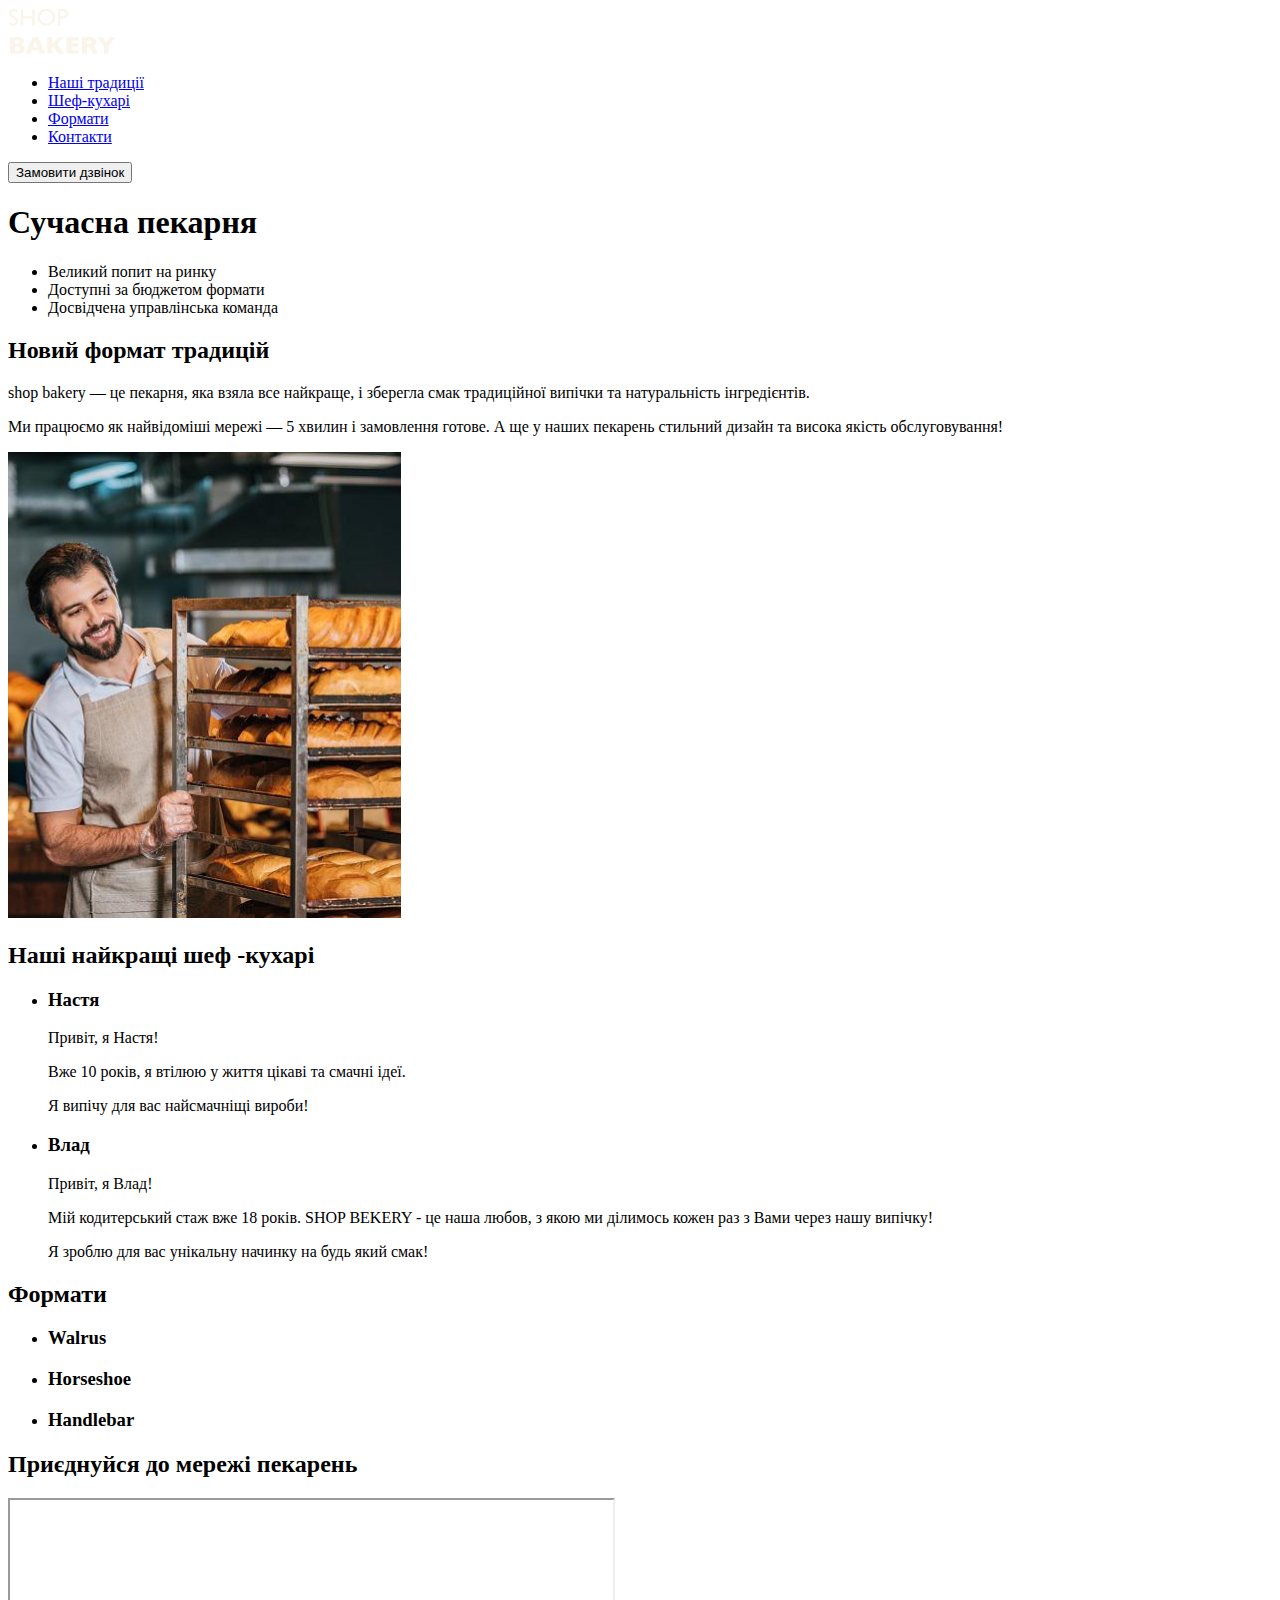
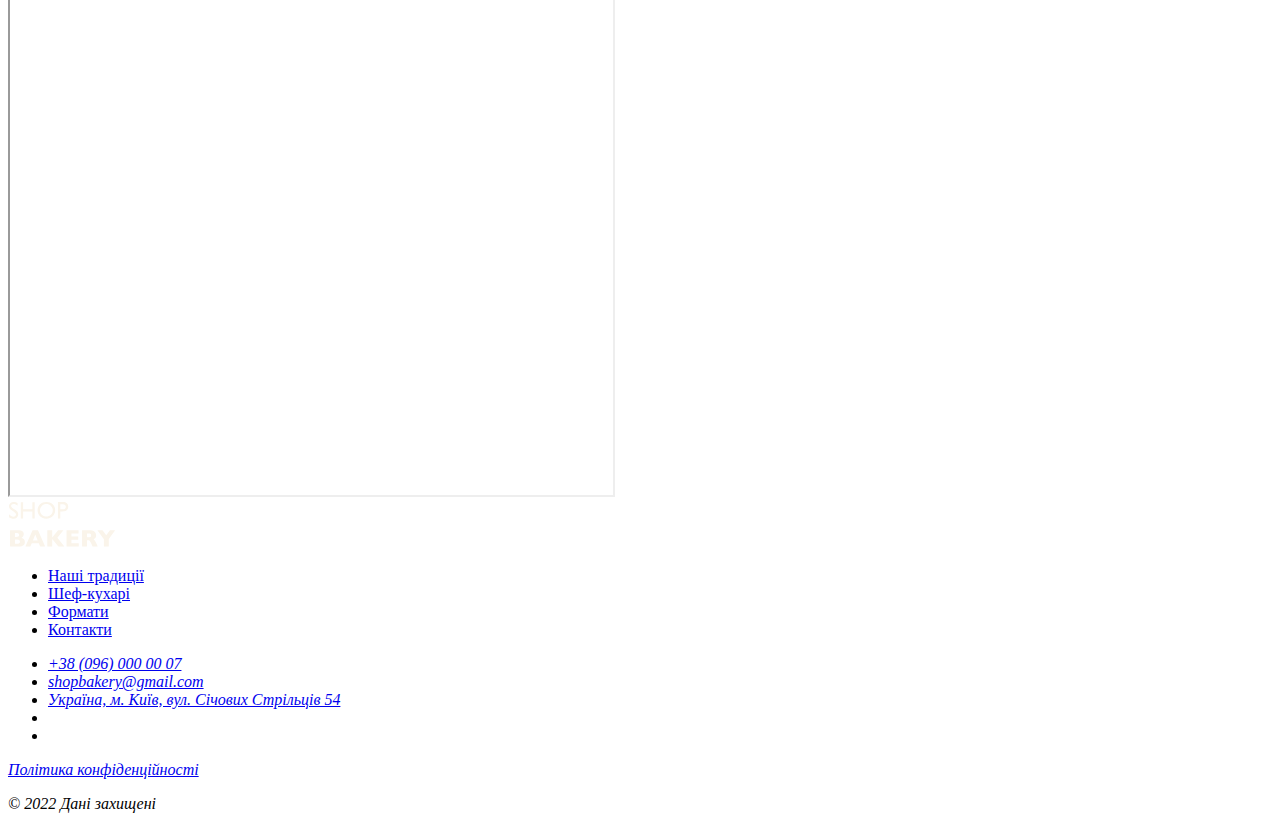
==== index.html @ d72caa17 "Updated index.html, add some links and iframe" ====
<!DOCTYPE html>
<html lang="uk">
  <head>
    <meta charset="UTF-8" />
    <meta name="viewport" content="width=device-width, initial-scale=1.0" />
    <title>Сучасна пекарня</title>
  </head>
  <body>
    <header>
      <nav>
        <a href="/">
          <img src="./images/logo.svg" alt="Логотип сучасної пекарні" />
        </a>
        <ul>
          <li><a href="#traditions-section">Наші традиції</a></li>
          <li><a href="#chefs-section">Шеф-кухарі</a></li>
          <li><a href="#formats-section">Формати</a></li>
          <li><a href="#contacts-section">Контакти</a></li>
        </ul>
      </nav>
      <button type="button">Замовити дзвінок</button>
      <!-- order call -->
    </header>
    <main>
      <section>
        <h1>Сучасна пекарня</h1>
      </section>
      <section id="traditions-section">
        <ul>
          <li>Великий попит на ринку</li>
          <li>Доступні за бюджетом формати</li>
          <li>Досвідчена управлінська команда</li>
        </ul>
        <h2>Новий формат традицій</h2>
        <p>
          <span>shop bakery</span> — це пекарня, яка взяла все найкраще, і
          зберегла смак традиційної випічки та натуральність інгредієнтів.
        </p>
        <p>
          Ми працюємо як найвідоміші мережі —
          <span>5 хвилин і замовлення готове</span>. А ще у наших пекарень
          стильний дизайн та висока якість обслуговування!
        </p>
        <img
          src="./images/backer-man.jpg"
          alt="Чоловік пекар дивиться на батони з посмішкою" />
      </section>
      <section id="chefs-section">
        <h2>Наші найкращі шеф -кухарі</h2>
        <ul>
          <li>
            <article>
              <h3>Настя</h3>
              <p>Привіт, я Настя!</p>
              <p>Вже 10 років, я втілюю у життя цікаві та смачні ідеї.</p>
              <p>Я випічу для вас найсмачніщі вироби!</p>
            </article>
          </li>
          <li>
            <article>
              <h3>Влад</h3>
              <p>Привіт, я Влад!</p>
              <p>
                Мій кодитерський стаж вже 18 років. SHOP BEKERY - це наша любов,
                з якою ми ділимось кожен раз з Вами через нашу випічку!
              </p>
              <p>Я зроблю для вас унікальну начинку на будь який смак!</p>
            </article>
          </li>
        </ul>
      </section>
      <section id="formats-section">
        <h2>Формати</h2>
        <ul>
          <li>
            <article>
              <h3 lang="en">Walrus</h3>
            </article>
          </li>
          <li>
            <article>
              <h3 lang="en">Horseshoe</h3>
            </article>
          </li>
          <li>
            <article>
              <h3 lang="en">Handlebar</h3>
            </article>
          </li>
        </ul>
      </section>
      <section id="contacts-section">
        <h2>Приєднуйся до мережі пекарень</h2>
        <iframe
          src="https://www.google.com/maps/embed?pb=!1m18!1m12!1m3!1d2540.1640531314047!2d30.491233500000003!3d50.4566697!2m3!1f0!2f0!3f0!3m2!1i1024!2i768!4f13.1!3m3!1m2!1s0x40d4ce637bfe1717%3A0x5370c2254ad1b952!2z0LLRg9C70LjRhtGPINCh0ZbRh9C-0LLQuNGFINCh0YLRgNGW0LvRjNGG0ZbQsiwgNTQsINCa0LjRl9CyLCAwMjAwMA!5e0!3m2!1suk!2sua!4v1699717413282!5m2!1suk!2sua"
          width="603"
          height="595"
          allowfullscreen=""
          loading="lazy"
          referrerpolicy="no-referrer-when-downgrade"></iframe>
      </section>
    </main>
    <footer>
      <nav>
        <a href="/">
          <img src="./images/logo.svg" alt="Логотип сучасної пекарні" />
        </a>
        <ul>
          <li><a href="#traditions-section">Наші традиції</a></li>
          <li><a href="#chefs-section">Шеф-кухарі</a></li>
          <li><a href="#formats-section">Формати</a></li>
          <li><a href="#contacts-section">Контакти</a></li>
        </ul>
      </nav>
      <address>
        <ul>
          <li>
            <a href="tel:+380960000007">+38 (096) 000 00 07</a>
          </li>
          <li>
            <a href="mailto:shopbakery@gmail.com">shopbakery@gmail.com</a>
          </li>
          <li>
            <a href="https://maps.app.goo.gl/SvD66bGZupn16T4t5" target="_blank"
              >Україна, м. Київ, вул. Січових Стрільців 54</a
            >
          </li>
          <li>
            <a href="#">
              <!-- Facebook icon -->
            </a>
          </li>
          <li>
            <a href="#">
              <!-- Instagram icon -->
            </a>
          </li>
        </ul>
        <a href="#" target="_blank">Політика конфіденційності</a>
        <p>&copy; 2022 Дані захищені</p>
      </address>
    </footer>
  </body>
</html>
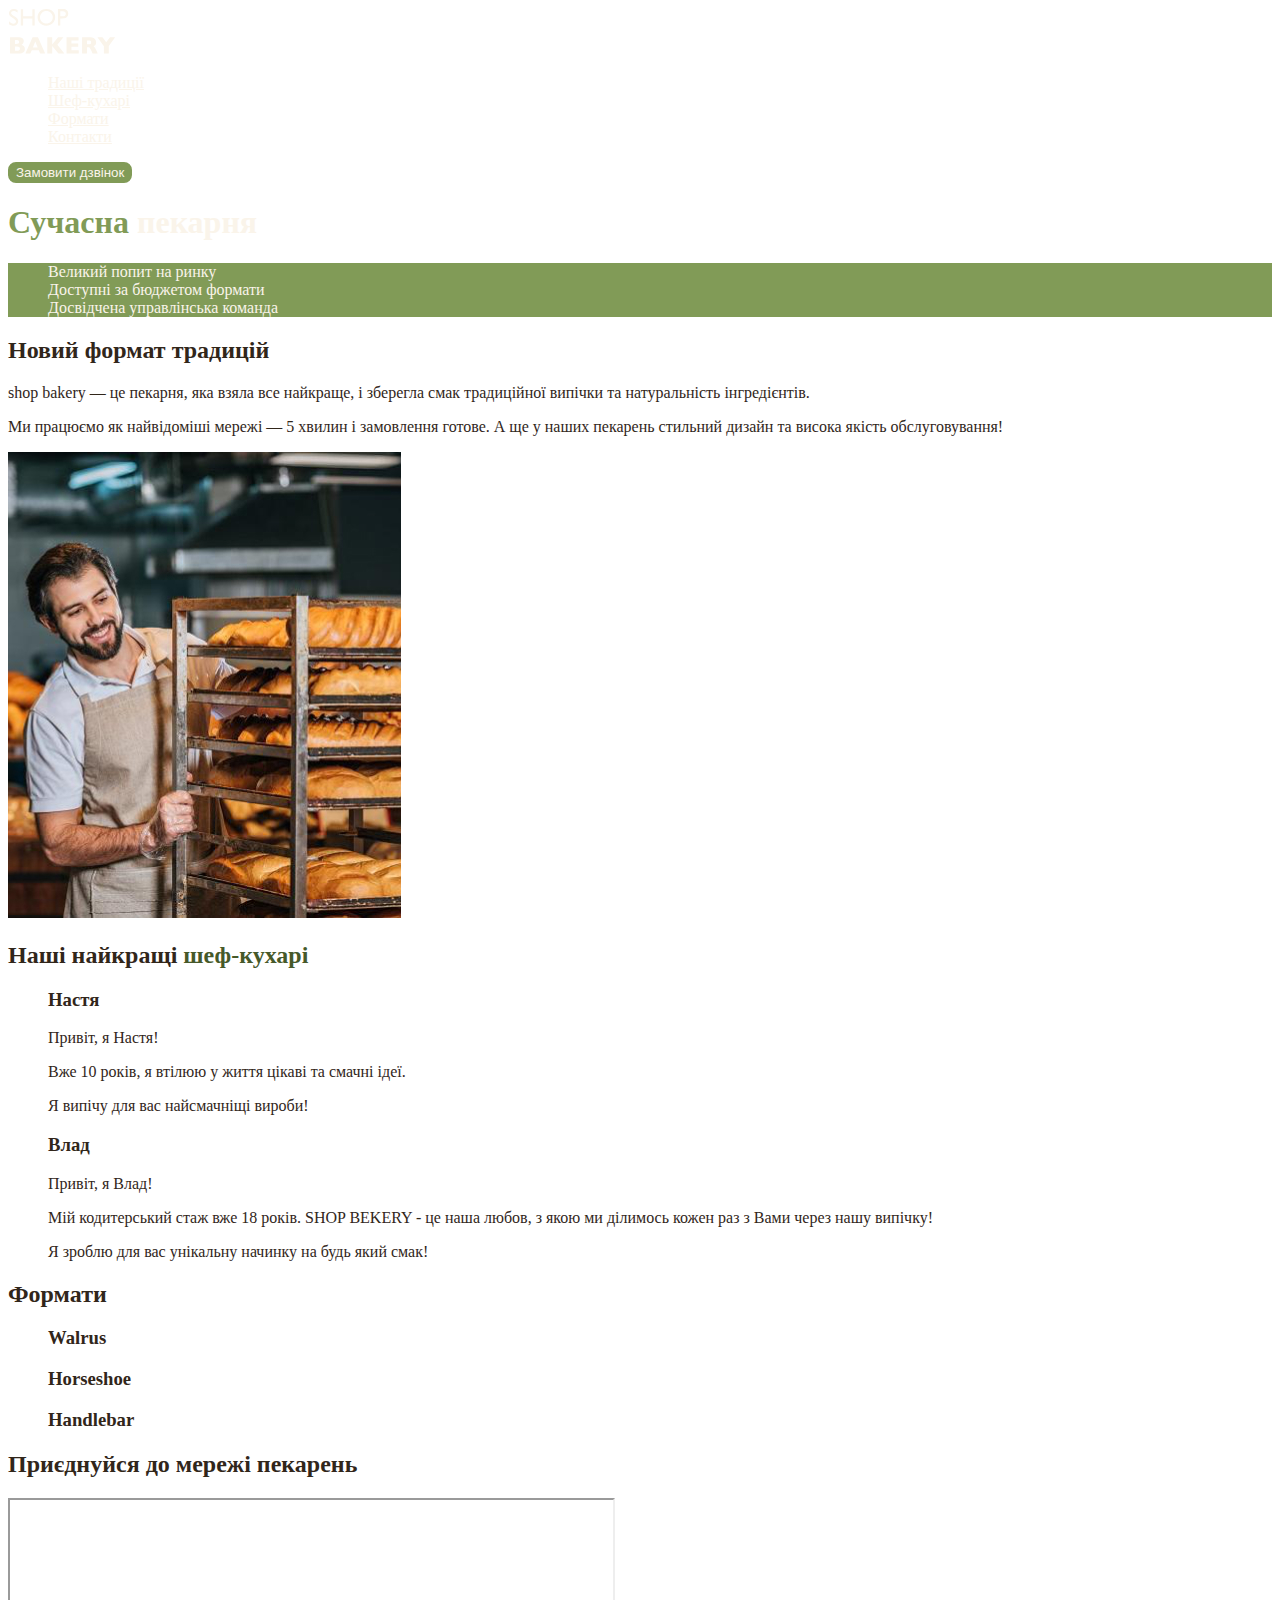
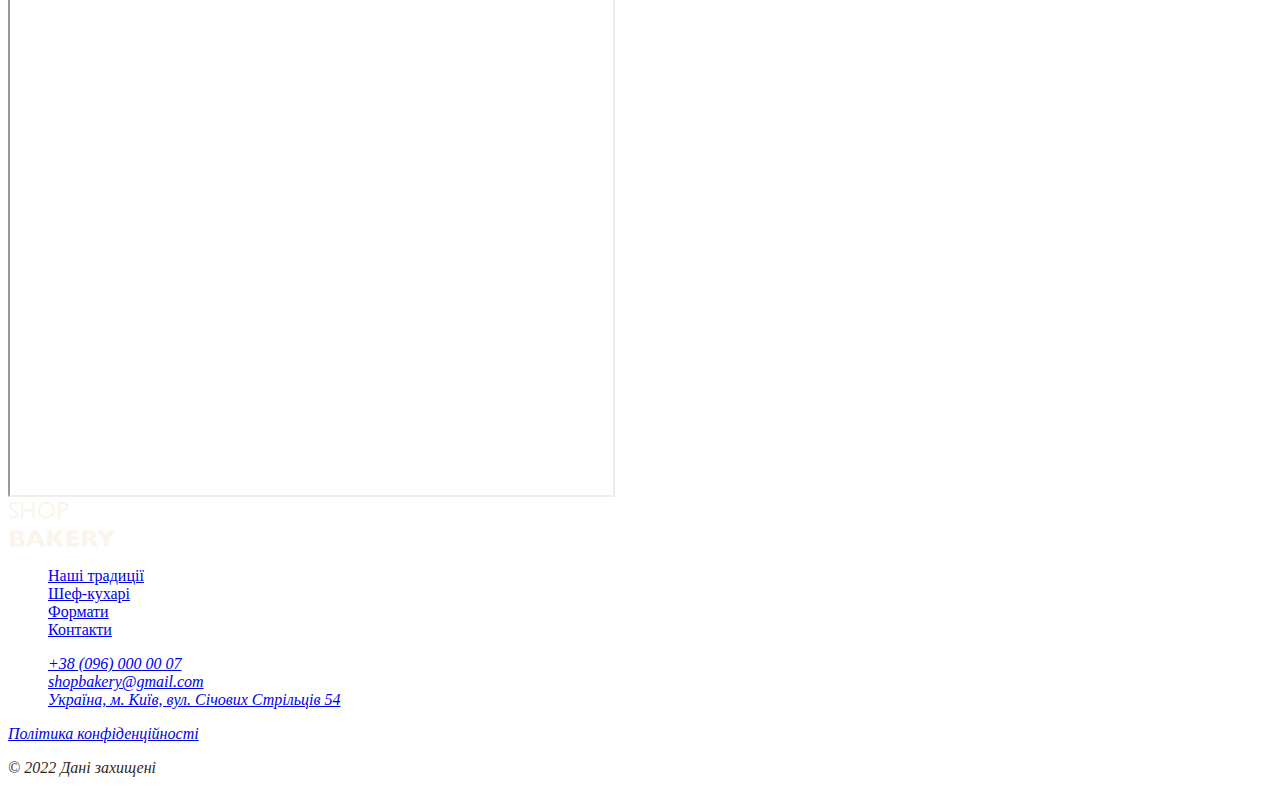
==== commit 1554c6b7: "Add styles.css and css vars" ====
--- a/index.html
+++ b/index.html
@@ -4,6 +4,8 @@
     <meta charset="UTF-8" />
     <meta name="viewport" content="width=device-width, initial-scale=1.0" />
     <title>Сучасна пекарня</title>
+
+    <link rel="stylesheet" href="./css/styles.css" />
   </head>
   <body>
     <header>
@@ -12,26 +14,28 @@
           <img src="./images/logo.svg" alt="Логотип сучасної пекарні" />
         </a>
         <ul>
-          <li><a href="#traditions-section">Наші традиції</a></li>
-          <li><a href="#chefs-section">Шеф-кухарі</a></li>
-          <li><a href="#formats-section">Формати</a></li>
-          <li><a href="#contacts-section">Контакти</a></li>
+          <li>
+            <a class="link" href="#traditions-section">Наші традиції</a>
+          </li>
+          <li><a class="link" href="#chefs-section">Шеф-кухарі</a></li>
+          <li><a class="link" href="#formats-section">Формати</a></li>
+          <li><a class="link" href="#contacts-section">Контакти</a></li>
         </ul>
       </nav>
-      <button type="button">Замовити дзвінок</button>
+      <button class="button" type="button">Замовити дзвінок</button>
       <!-- order call -->
     </header>
     <main>
       <section>
-        <h1>Сучасна пекарня</h1>
+        <h1 class="hero-title"><span class="accent">Сучасна</span> пекарня</h1>
       </section>
       <section id="traditions-section">
-        <ul>
+        <ul class="advantages-list">
           <li>Великий попит на ринку</li>
           <li>Доступні за бюджетом формати</li>
           <li>Досвідчена управлінська команда</li>
         </ul>
-        <h2>Новий формат традицій</h2>
+        <h2 class="section-title">Новий формат традицій</h2>
         <p>
           <span>shop bakery</span> — це пекарня, яка взяла все найкраще, і
           зберегла смак традиційної випічки та натуральність інгредієнтів.
@@ -46,7 +50,9 @@
           alt="Чоловік пекар дивиться на батони з посмішкою" />
       </section>
       <section id="chefs-section">
-        <h2>Наші найкращі шеф -кухарі</h2>
+        <h2 class="section-title">
+          Наші найкращі <span class="accent">шеф-кухарі</span>
+        </h2>
         <ul>
           <li>
             <article>
@@ -70,7 +76,7 @@
         </ul>
       </section>
       <section id="formats-section">
-        <h2>Формати</h2>
+        <h2 class="section-title">Формати</h2>
         <ul>
           <li>
             <article>
@@ -90,7 +96,7 @@
         </ul>
       </section>
       <section id="contacts-section">
-        <h2>Приєднуйся до мережі пекарень</h2>
+        <h2 class="section-title">Приєднуйся до мережі пекарень</h2>
         <iframe
           src="https://www.google.com/maps/embed?pb=!1m18!1m12!1m3!1d2540.1640531314047!2d30.491233500000003!3d50.4566697!2m3!1f0!2f0!3f0!3m2!1i1024!2i768!4f13.1!3m3!1m2!1s0x40d4ce637bfe1717%3A0x5370c2254ad1b952!2z0LLRg9C70LjRhtGPINCh0ZbRh9C-0LLQuNGFINCh0YLRgNGW0LvRjNGG0ZbQsiwgNTQsINCa0LjRl9CyLCAwMjAwMA!5e0!3m2!1suk!2sua!4v1699717413282!5m2!1suk!2sua"
           width="603"
--- a/css/styles.css
+++ b/css/styles.css
@@ -0,0 +1,59 @@
+:root {
+  --color-primary-light: #faf4ea;
+  --color-primary-dark: #31261A;
+  --color-brand-light: #819b57;
+  --color-brand-dark: #465929;
+
+}
+
+/* Base */
+body {
+  color: var(--color-primary-dark)
+}
+
+ul {
+  list-style-type: none;
+}
+
+/* Button */
+.button {
+  background-color: var(--color-brand-light);
+  border: 2px solid var(--color-brand-light);
+  border-radius: 8px;
+  color: var(--color-primary-light);
+  cursor: pointer;
+}
+
+.button:hover {
+  background-color: transparent;
+  color: var(--color-brand-dark);
+}
+
+/* Link */
+.link {
+  color: var(--color-primary-light);
+}
+
+.link:hover {
+  color: var(--color-brand-light);
+}
+
+/* Hero section */
+.hero-title {
+  color: var(--color-primary-light);
+}
+
+.hero-title .accent {
+  color: var(--color-brand-light);
+}
+
+/* Advantades list */
+.advantages-list {
+  color: var(--color-primary-light);
+  background-color: var(--color-brand-light);
+}
+
+.section-title .accent {
+  color: var(--color-brand-dark);
+
+}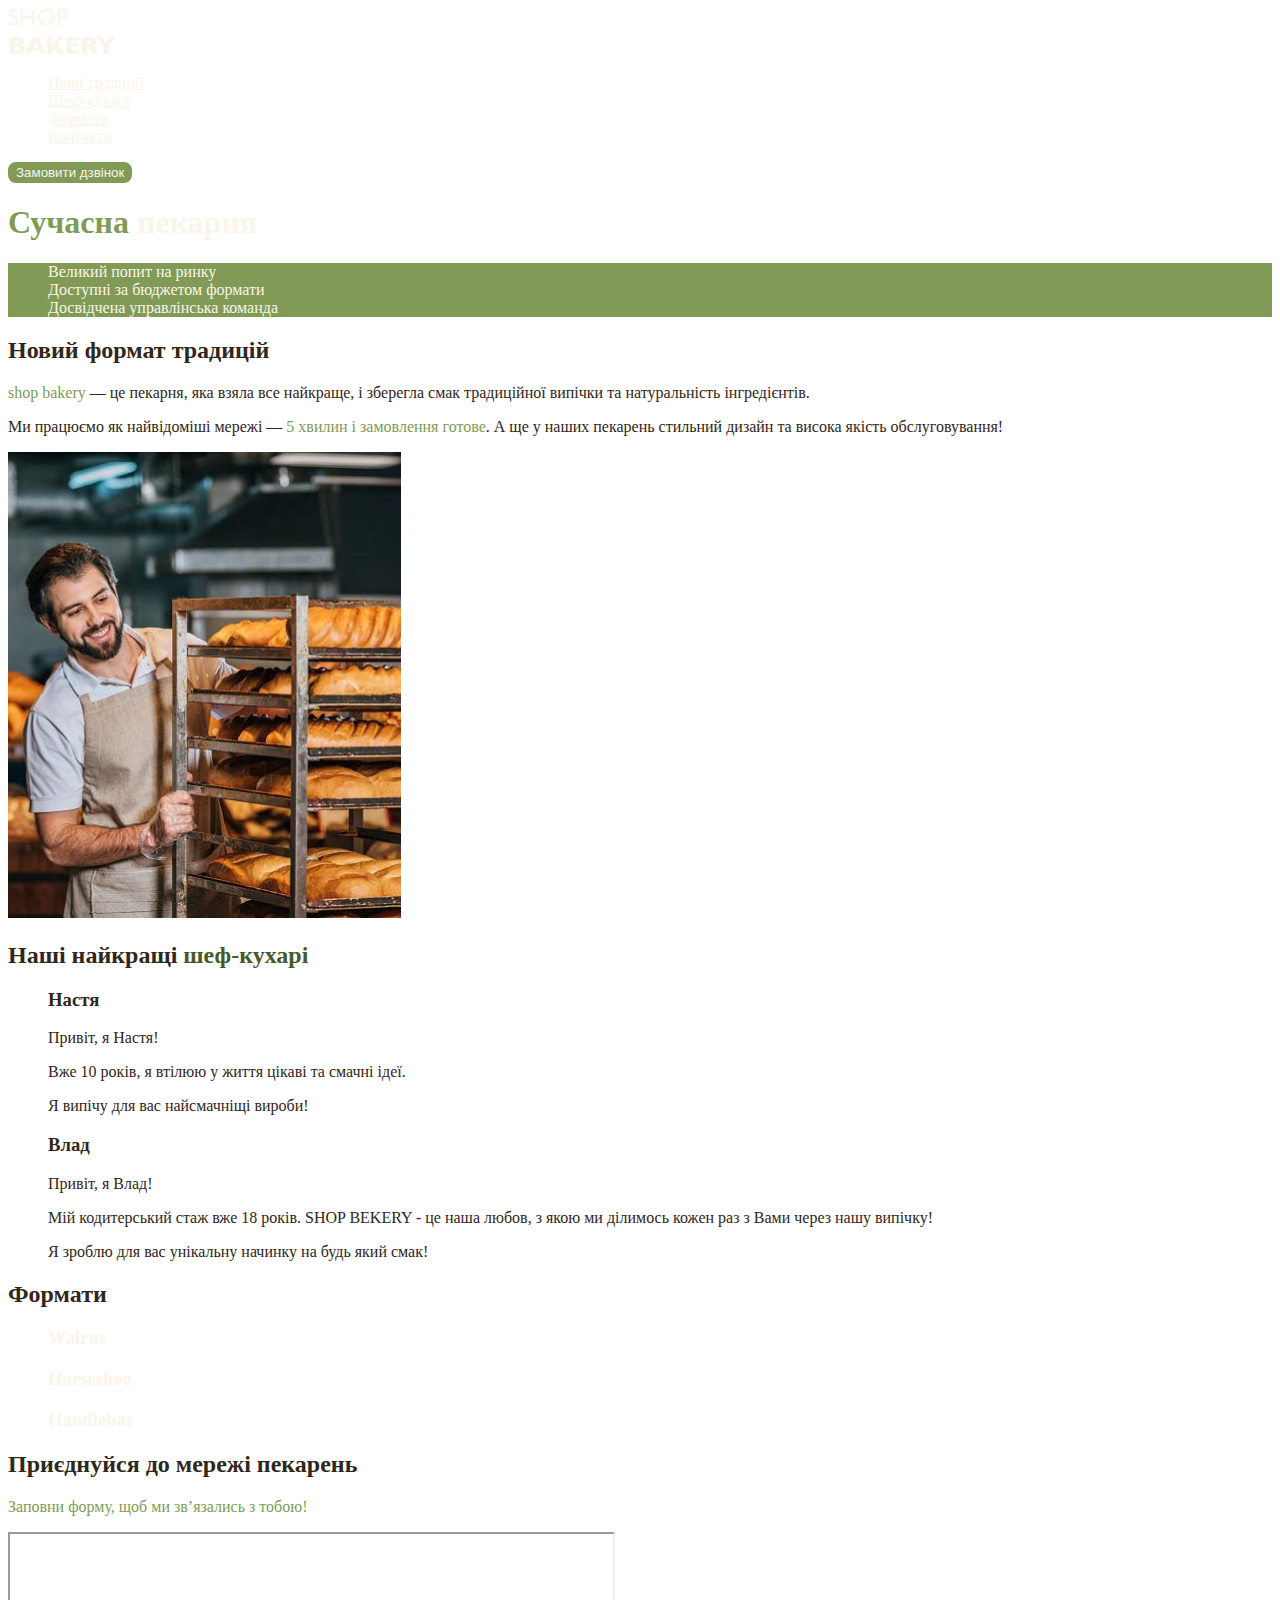
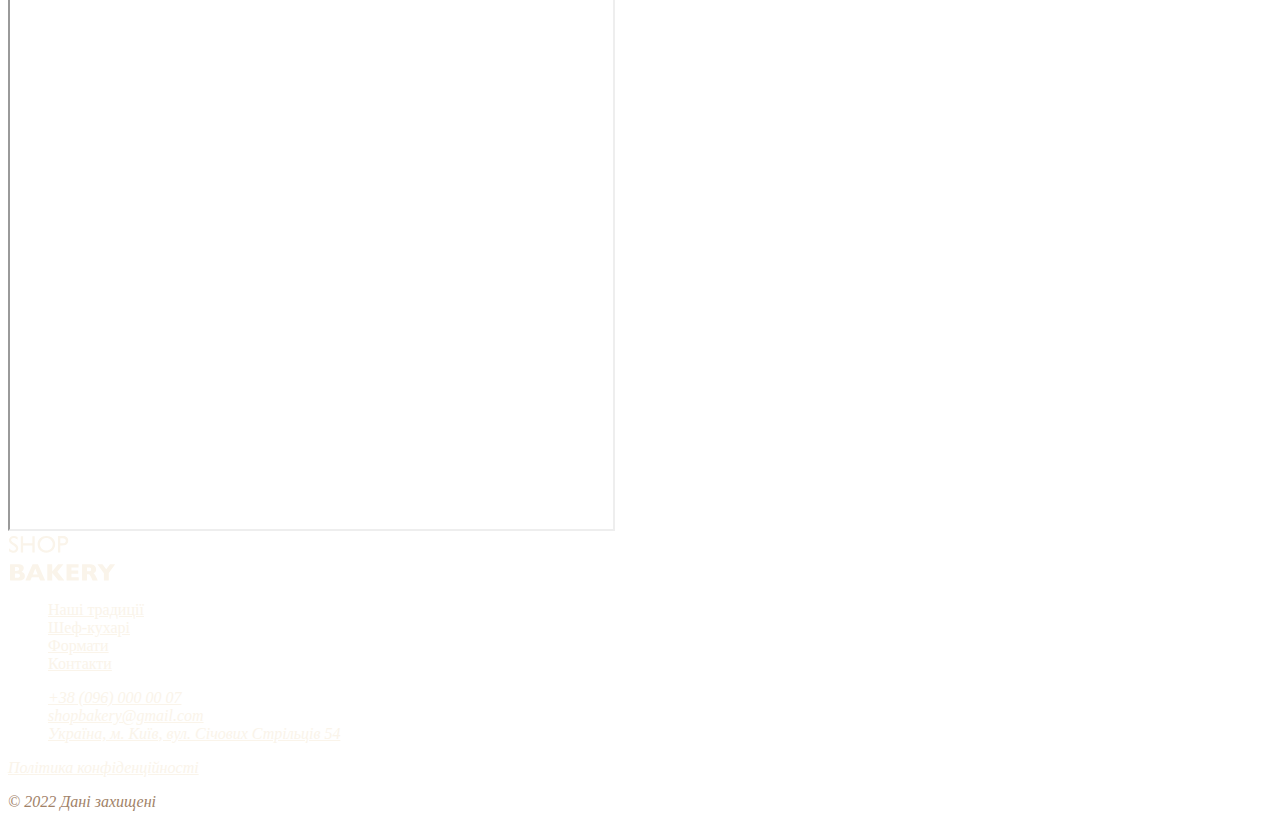
==== commit e2928826: "Updates index.html" ====
--- a/index.html
+++ b/index.html
@@ -37,13 +37,14 @@
         </ul>
         <h2 class="section-title">Новий формат традицій</h2>
         <p>
-          <span>shop bakery</span> — це пекарня, яка взяла все найкраще, і
-          зберегла смак традиційної випічки та натуральність інгредієнтів.
+          <span class="accent">shop bakery</span> — це пекарня, яка взяла все
+          найкраще, і зберегла смак традиційної випічки та натуральність
+          інгредієнтів.
         </p>
         <p>
           Ми працюємо як найвідоміші мережі —
-          <span>5 хвилин і замовлення готове</span>. А ще у наших пекарень
-          стильний дизайн та висока якість обслуговування!
+          <span class="accent">5 хвилин і замовлення готове</span>. А ще у наших
+          пекарень стильний дизайн та висока якість обслуговування!
         </p>
         <img
           src="./images/backer-man.jpg"
@@ -80,23 +81,24 @@
         <ul>
           <li>
             <article>
-              <h3 lang="en">Walrus</h3>
+              <h3 lang="en" class="formats-names">Walrus</h3>
             </article>
           </li>
           <li>
             <article>
-              <h3 lang="en">Horseshoe</h3>
+              <h3 lang="en" class="formats-names">Horseshoe</h3>
             </article>
           </li>
           <li>
             <article>
-              <h3 lang="en">Handlebar</h3>
+              <h3 lang="en" class="formats-names">Handlebar</h3>
             </article>
           </li>
         </ul>
       </section>
       <section id="contacts-section">
         <h2 class="section-title">Приєднуйся до мережі пекарень</h2>
+        <p class="accent">Заповни форму, щоб ми звʼязались з тобою!</p>
         <iframe
           src="https://www.google.com/maps/embed?pb=!1m18!1m12!1m3!1d2540.1640531314047!2d30.491233500000003!3d50.4566697!2m3!1f0!2f0!3f0!3m2!1i1024!2i768!4f13.1!3m3!1m2!1s0x40d4ce637bfe1717%3A0x5370c2254ad1b952!2z0LLRg9C70LjRhtGPINCh0ZbRh9C-0LLQuNGFINCh0YLRgNGW0LvRjNGG0ZbQsiwgNTQsINCa0LjRl9CyLCAwMjAwMA!5e0!3m2!1suk!2sua!4v1699717413282!5m2!1suk!2sua"
           width="603"
@@ -112,22 +114,24 @@
           <img src="./images/logo.svg" alt="Логотип сучасної пекарні" />
         </a>
         <ul>
-          <li><a href="#traditions-section">Наші традиції</a></li>
-          <li><a href="#chefs-section">Шеф-кухарі</a></li>
-          <li><a href="#formats-section">Формати</a></li>
-          <li><a href="#contacts-section">Контакти</a></li>
+          <li>
+            <a href="#traditions-section" class="footer-link">Наші традиції</a>
+          </li>
+          <li><a href="#chefs-section" class="footer-link">Шеф-кухарі</a></li>
+          <li><a href="#formats-section" class="footer-link">Формати</a></li>
+          <li><a href="#contacts-section" class="footer-link">Контакти</a></li>
         </ul>
       </nav>
       <address>
         <ul>
           <li>
-            <a href="tel:+380960000007">+38 (096) 000 00 07</a>
+            <a href="tel:+380960000007" class="footer-link">+38 (096) 000 00 07</a>
           </li>
           <li>
-            <a href="mailto:shopbakery@gmail.com">shopbakery@gmail.com</a>
+            <a href="mailto:shopbakery@gmail.com" class="footer-link">shopbakery@gmail.com</a>
           </li>
           <li>
-            <a href="https://maps.app.goo.gl/SvD66bGZupn16T4t5" target="_blank"
+            <a href="https://maps.app.goo.gl/SvD66bGZupn16T4t5" target="_blank" class="footer-link"
               >Україна, м. Київ, вул. Січових Стрільців 54</a
             >
           </li>
@@ -142,8 +146,8 @@
             </a>
           </li>
         </ul>
-        <a href="#" target="_blank">Політика конфіденційності</a>
-        <p>&copy; 2022 Дані захищені</p>
+        <a href="#" target="_blank" class="footer-link">Політика конфіденційності</a>
+        <p class="data-protected">&copy; 2022 Дані захищені</p>
       </address>
     </footer>
   </body>
--- a/css/styles.css
+++ b/css/styles.css
@@ -1,14 +1,14 @@
 :root {
   --color-primary-light: #faf4ea;
-  --color-primary-dark: #31261A;
+  --color-primary-dark: #31261a;
   --color-brand-light: #819b57;
   --color-brand-dark: #465929;
-
+  --color-data-protected: #A18268;
 }
 
 /* Base */
 body {
-  color: var(--color-primary-dark)
+  color: var(--color-primary-dark);
 }
 
 ul {
@@ -29,7 +29,7 @@
   color: var(--color-brand-dark);
 }
 
-/* Link */
+/* Header-Link */
 .link {
   color: var(--color-primary-light);
 }
@@ -55,5 +55,24 @@
 
 .section-title .accent {
   color: var(--color-brand-dark);
+}
 
+/* Accents in p in sections */
+.accent {
+  color: var(--color-brand-light);
+}
+
+/* Names of formats */
+.formats-names {
+  color: var(--color-primary-light);
+}
+
+/* Footer-link */
+.footer-link {
+  color: var(--color-primary-light);
+}
+
+/* Data`s ptotected */
+.data-protected {
+  color: var(--color-data-protected);
 }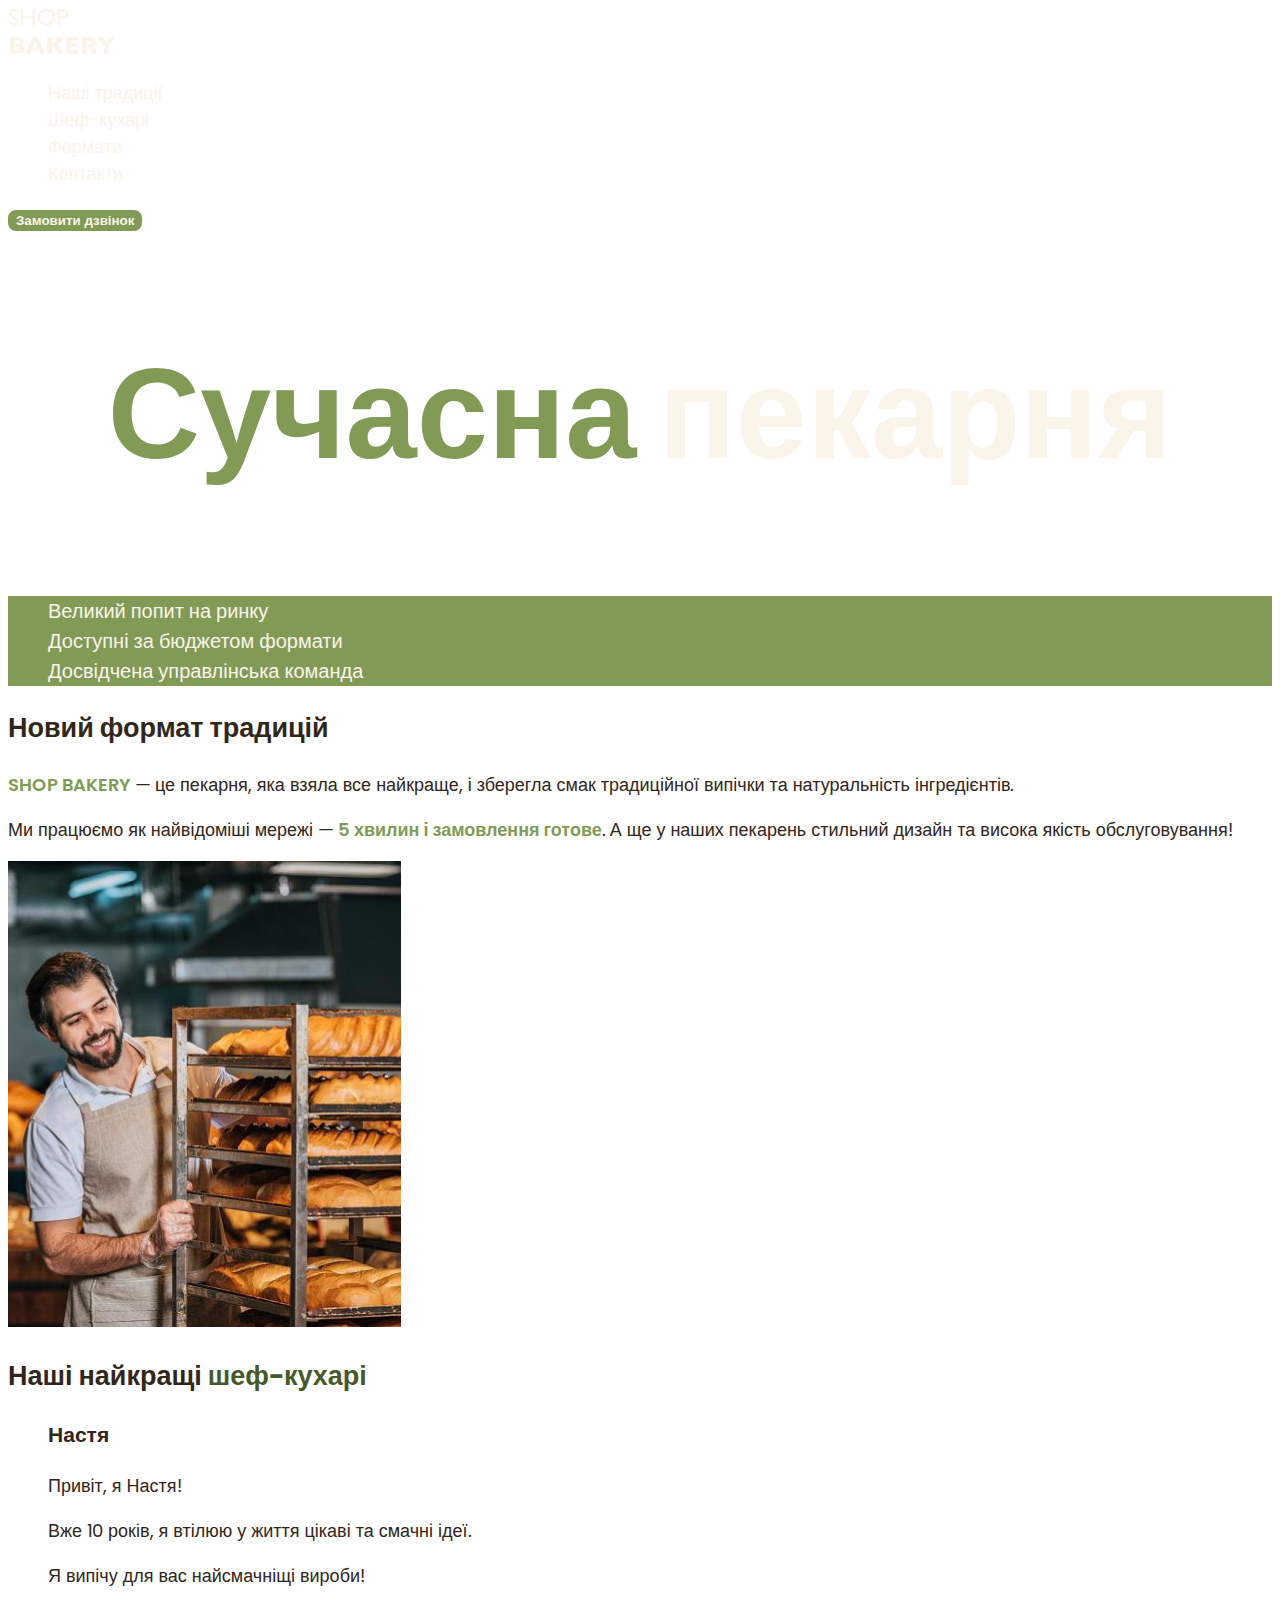
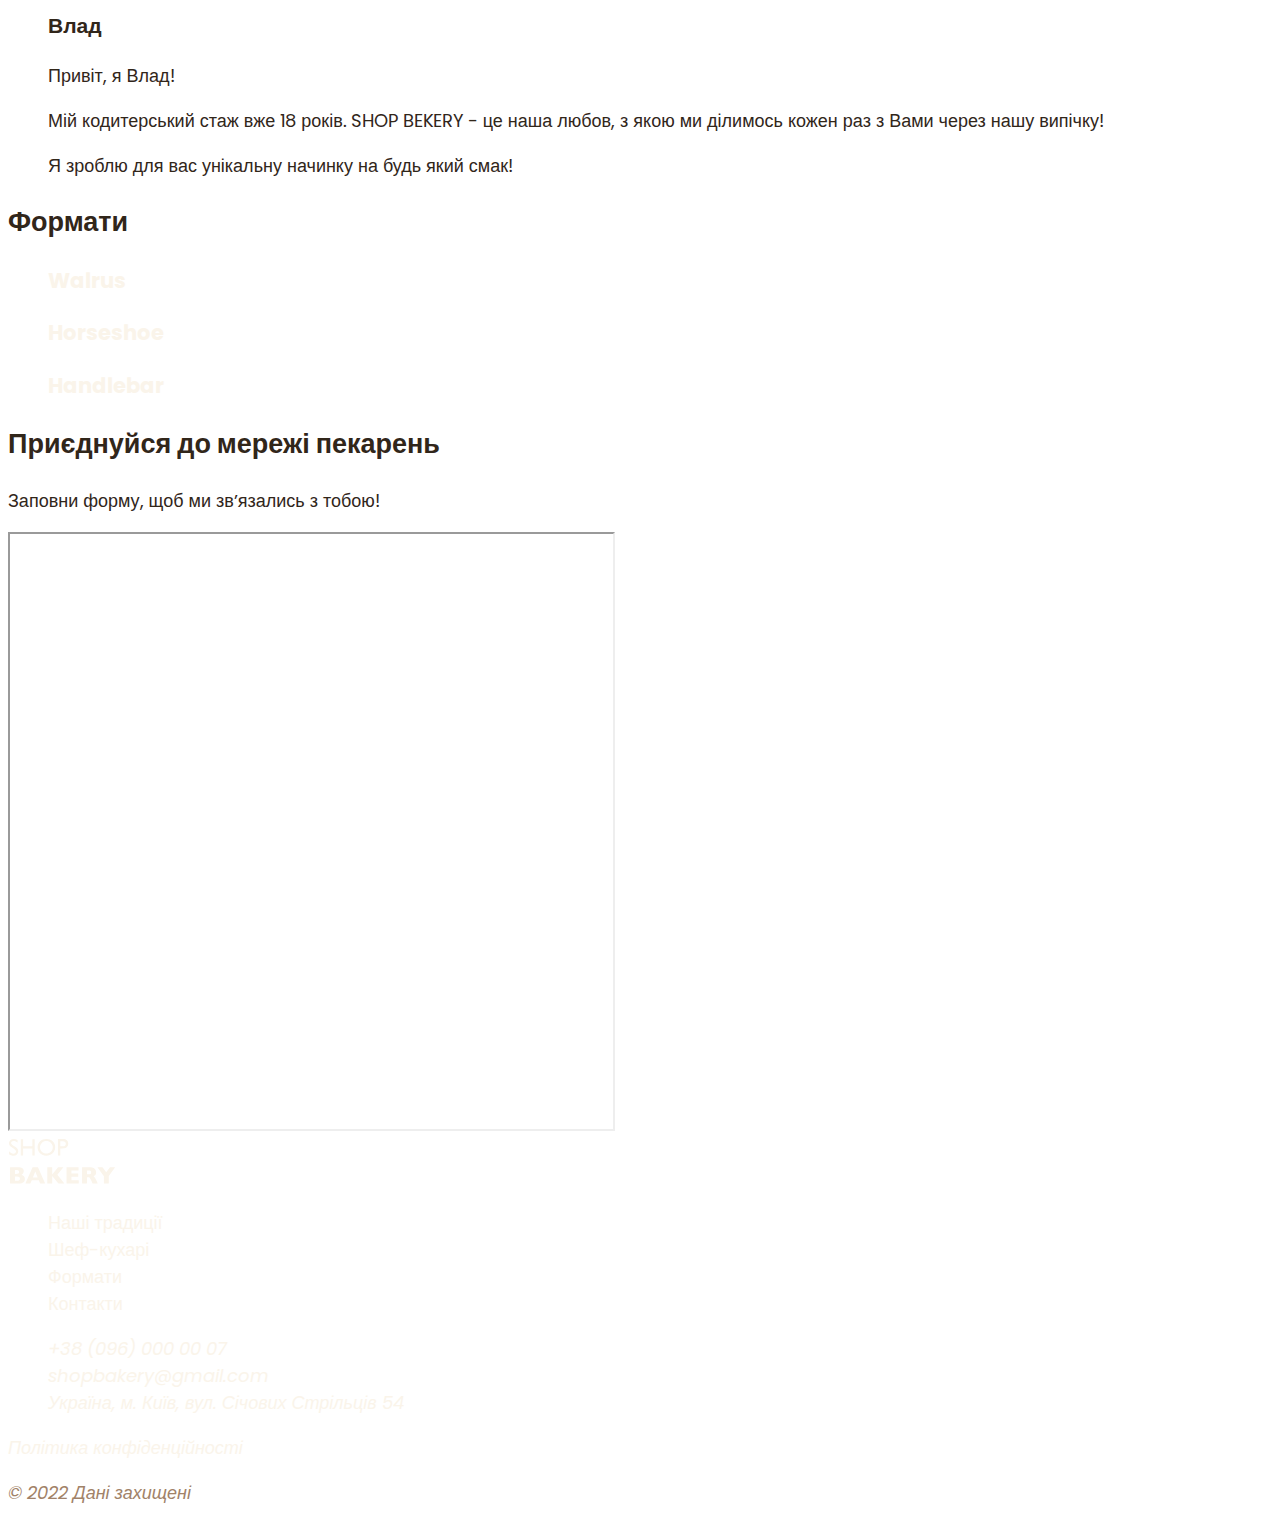
==== commit d20067e3: "shrifts update" ====
--- a/index.html
+++ b/index.html
@@ -4,6 +4,12 @@
     <meta charset="UTF-8" />
     <meta name="viewport" content="width=device-width, initial-scale=1.0" />
     <title>Сучасна пекарня</title>
+
+    <link rel="preconnect" href="https://fonts.googleapis.com" />
+    <link rel="preconnect" href="https://fonts.gstatic.com" crossorigin />
+    <link
+      href="https://fonts.googleapis.com/css2?family=Poppins:wght@300;400;600;900&family=Roboto:wght@300&display=swap"
+      rel="stylesheet" />
 
     <link rel="stylesheet" href="./css/styles.css" />
   </head>
@@ -31,20 +37,20 @@
       </section>
       <section id="traditions-section">
         <ul class="advantages-list">
-          <li>Великий попит на ринку</li>
-          <li>Доступні за бюджетом формати</li>
-          <li>Досвідчена управлінська команда</li>
+          <li class="advantages-item">Великий попит на ринку</li>
+          <li class="advantages-item">Доступні за бюджетом формати</li>
+          <li class="advantages-item">Досвідчена управлінська команда</li>
         </ul>
         <h2 class="section-title">Новий формат традицій</h2>
-        <p>
-          <span class="accent">shop bakery</span> — це пекарня, яка взяла все
+        <p class="traditions-text">
+          <span class="brand">shop bakery</span> — це пекарня, яка взяла все
           найкраще, і зберегла смак традиційної випічки та натуральність
           інгредієнтів.
         </p>
-        <p>
+        <p class="traditions-text">
           Ми працюємо як найвідоміші мережі —
-          <span class="accent">5 хвилин і замовлення готове</span>. А ще у наших
-          пекарень стильний дизайн та висока якість обслуговування!
+          <span>5 хвилин і замовлення готове</span>. А ще у наших
+          пекарень стильний дизайн та висока якість обслуговування! 
         </p>
         <img
           src="./images/backer-man.jpg"
@@ -125,13 +131,20 @@
       <address>
         <ul>
           <li>
-            <a href="tel:+380960000007" class="footer-link">+38 (096) 000 00 07</a>
+            <a href="tel:+380960000007" class="footer-link"
+              >+38 (096) 000 00 07</a
+            >
           </li>
           <li>
-            <a href="mailto:shopbakery@gmail.com" class="footer-link">shopbakery@gmail.com</a>
+            <a href="mailto:shopbakery@gmail.com" class="footer-link"
+              >shopbakery@gmail.com</a
+            >
           </li>
           <li>
-            <a href="https://maps.app.goo.gl/SvD66bGZupn16T4t5" target="_blank" class="footer-link"
+            <a
+              href="https://maps.app.goo.gl/SvD66bGZupn16T4t5"
+              target="_blank"
+              class="footer-link"
               >Україна, м. Київ, вул. Січових Стрільців 54</a
             >
           </li>
@@ -146,7 +159,9 @@
             </a>
           </li>
         </ul>
-        <a href="#" target="_blank" class="footer-link">Політика конфіденційності</a>
+        <a href="#" target="_blank" class="footer-link"
+          >Політика конфіденційності</a
+        >
         <p class="data-protected">&copy; 2022 Дані захищені</p>
       </address>
     </footer>
--- a/css/styles.css
+++ b/css/styles.css
@@ -9,6 +9,11 @@
 /* Base */
 body {
   color: var(--color-primary-dark);
+  font-family: 'Poppins', sans-serif;
+  font-size: 18px;
+  font-weight: 400;
+  /* font-height/font-weight*/
+  line-height: 1.5;
 }
 
 ul {
@@ -22,25 +27,33 @@
   border-radius: 8px;
   color: var(--color-primary-light);
   cursor: pointer;
+  font-weight: 600;
 }
 
 .button:hover {
   background-color: transparent;
   color: var(--color-brand-dark);
+  
 }
 
 /* Header-Link */
 .link {
   color: var(--color-primary-light);
+  text-decoration: none;
+  
 }
 
 .link:hover {
   color: var(--color-brand-light);
+  font-weight: 600;
 }
 
 /* Hero section */
 .hero-title {
   color: var(--color-primary-light);
+  text-align: center;
+  font-size: 128px;
+  font-weight: 900;
 }
 
 .hero-title .accent {
@@ -53,14 +66,15 @@
   background-color: var(--color-brand-light);
 }
 
+.advantages-item {
+  font-size: 20px;
+  font-weight: 300;
+}
+
 .section-title .accent {
   color: var(--color-brand-dark);
 }
 
-/* Accents in p in sections */
-.accent {
-  color: var(--color-brand-light);
-}
 
 /* Names of formats */
 .formats-names {
@@ -70,9 +84,21 @@
 /* Footer-link */
 .footer-link {
   color: var(--color-primary-light);
+  text-decoration: none;
 }
 
 /* Data`s ptotected */
 .data-protected {
   color: var(--color-data-protected);
-}+}
+
+/* Traditions section */
+.traditions-text .brand {
+  text-transform: uppercase;
+}
+
+.traditions-text span {
+  color: var(--color-brand-light);
+  font-weight: 600;
+}
+
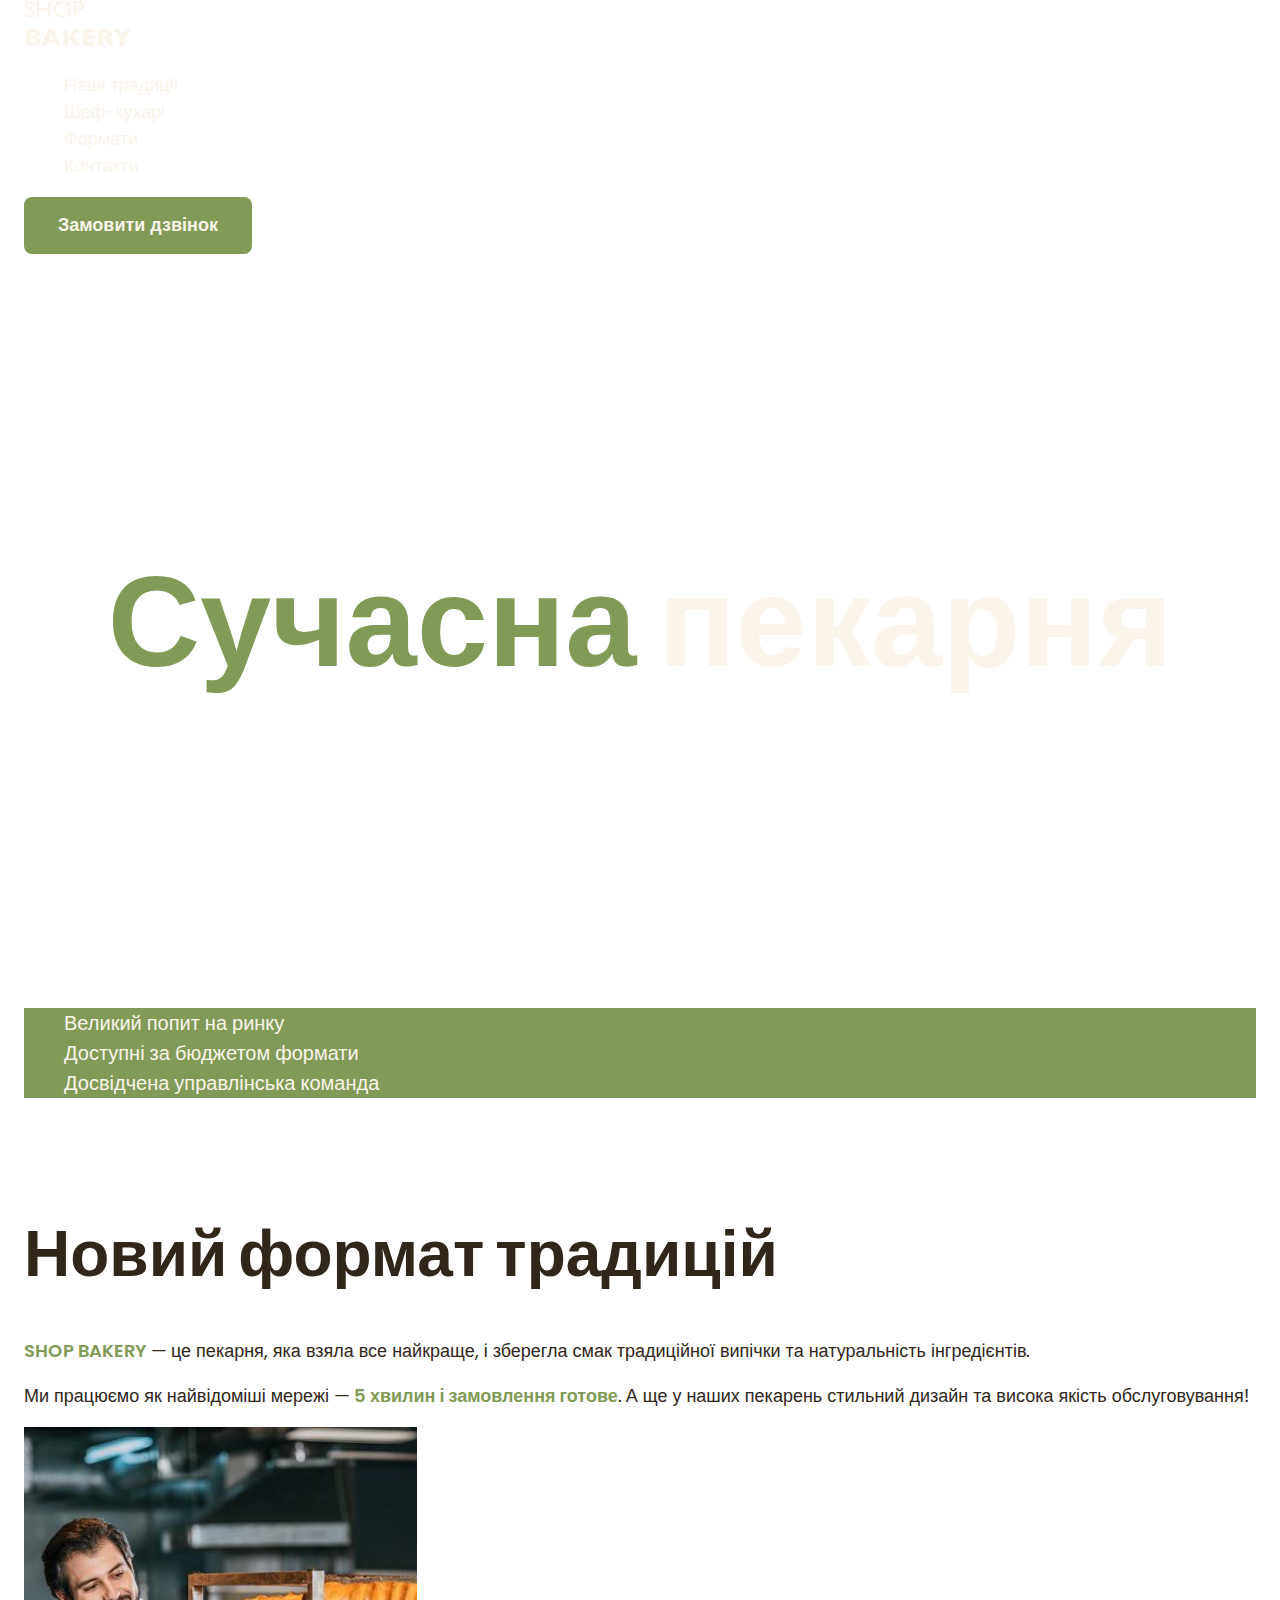
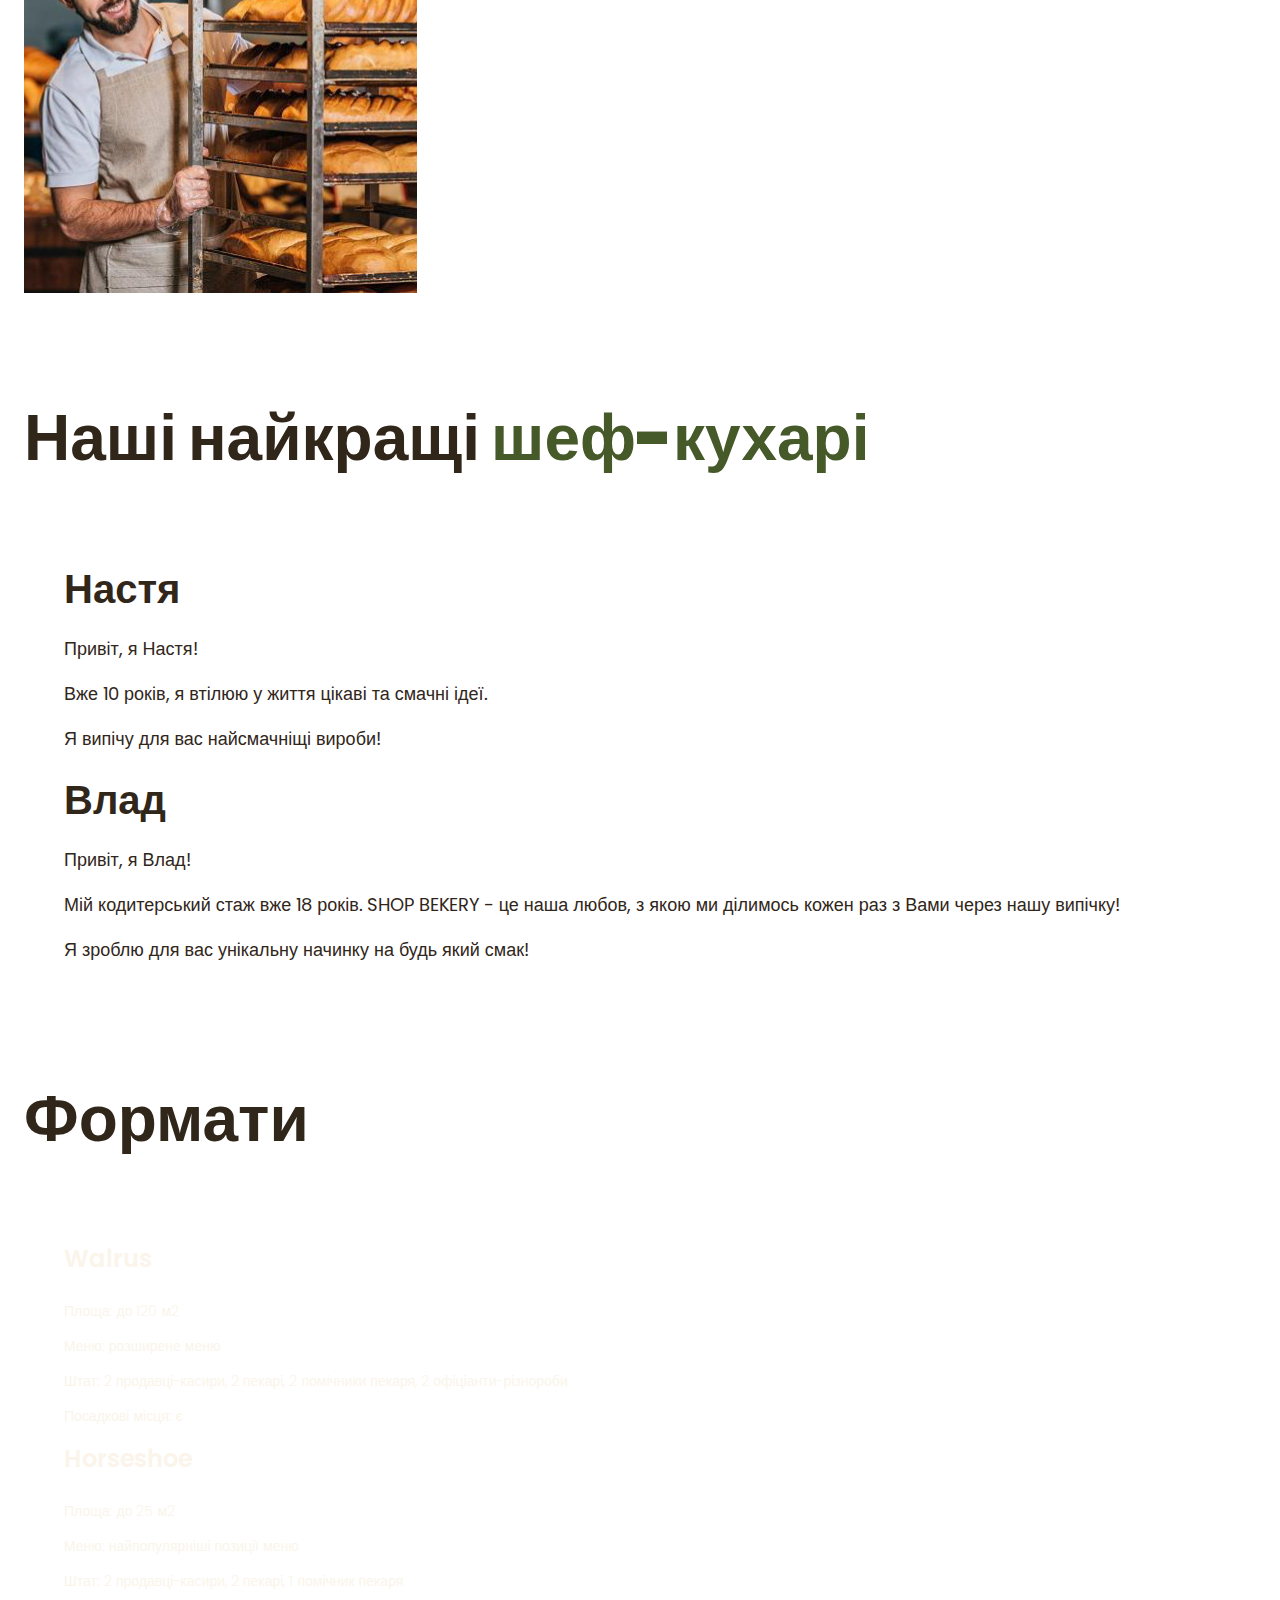
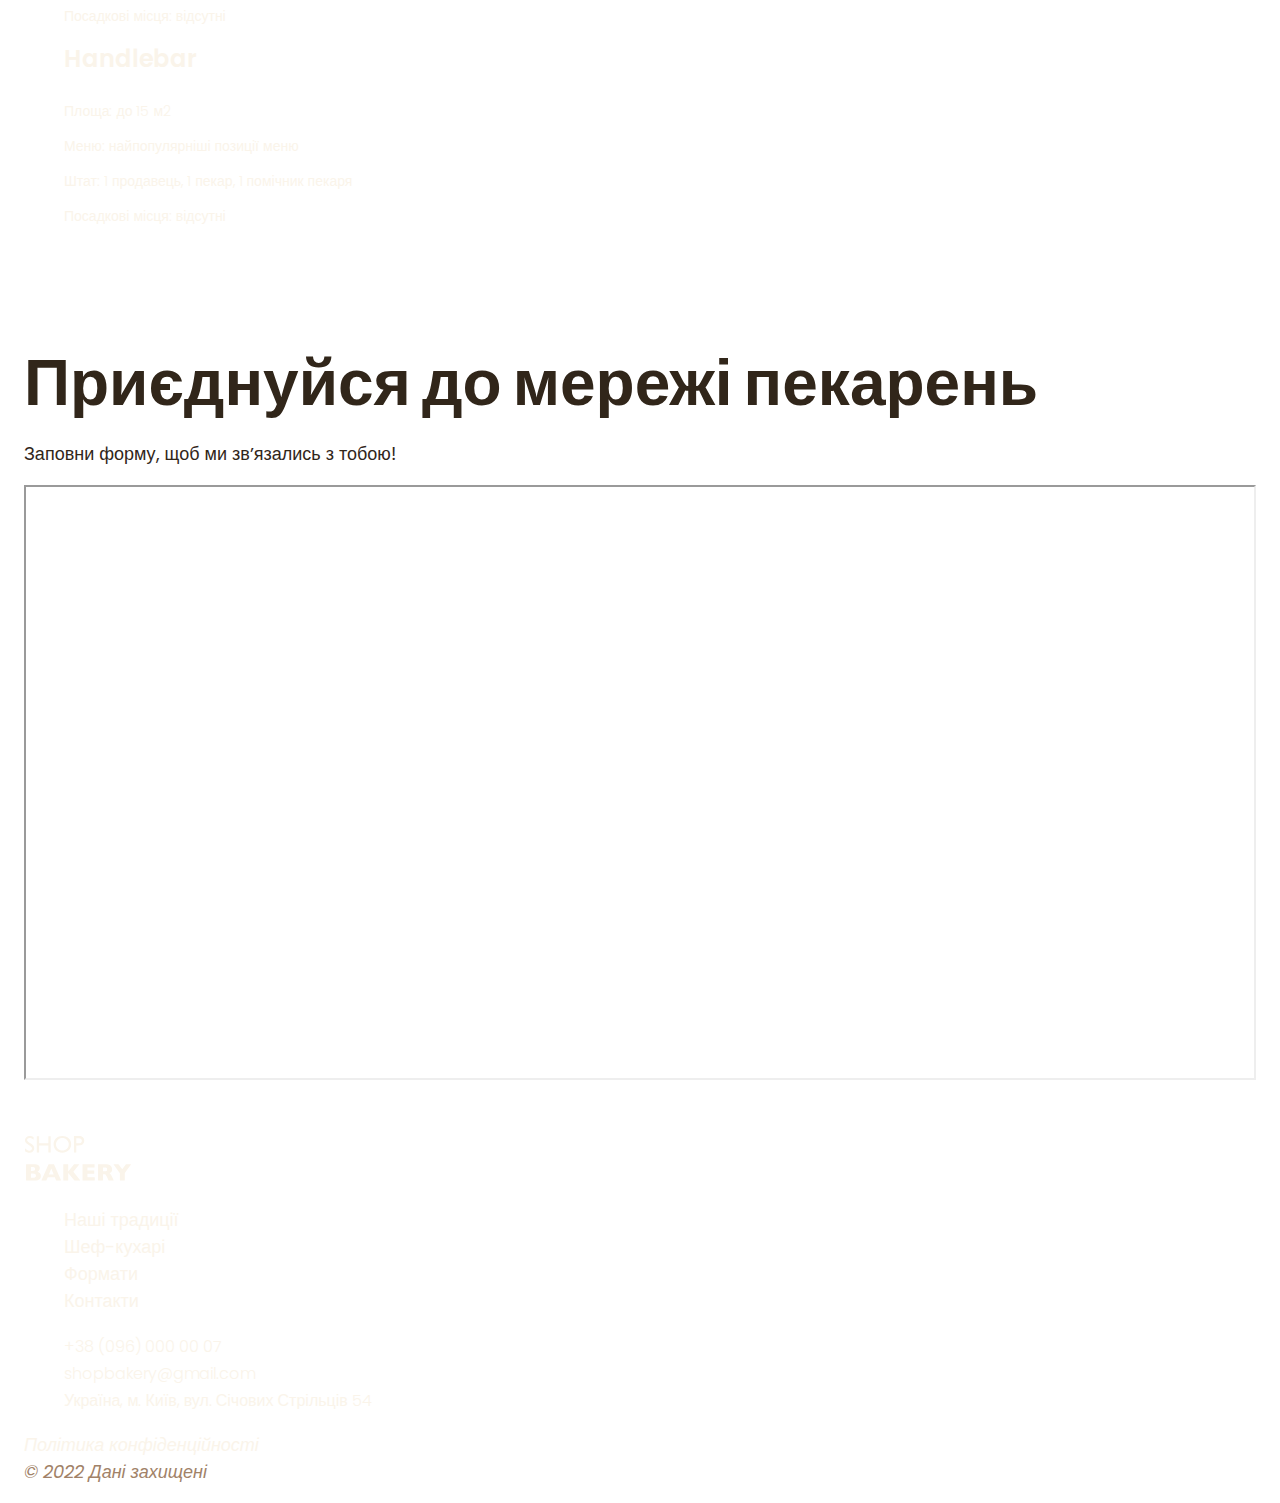
==== commit b7199737: "blocks model is done" ====
--- a/index.html
+++ b/index.html
@@ -15,155 +15,203 @@
   </head>
   <body>
     <header>
-      <nav>
-        <a href="/">
-          <img src="./images/logo.svg" alt="Логотип сучасної пекарні" />
-        </a>
-        <ul>
-          <li>
-            <a class="link" href="#traditions-section">Наші традиції</a>
-          </li>
-          <li><a class="link" href="#chefs-section">Шеф-кухарі</a></li>
-          <li><a class="link" href="#formats-section">Формати</a></li>
-          <li><a class="link" href="#contacts-section">Контакти</a></li>
-        </ul>
-      </nav>
-      <button class="button" type="button">Замовити дзвінок</button>
+      <div class="container">
+        <nav>
+          <a href="/">
+            <img src="./images/logo.svg" alt="Логотип сучасної пекарні" />
+          </a>
+          <ul>
+            <li>
+              <a class="link" href="#traditions-section">Наші традиції</a>
+            </li>
+            <li><a class="link" href="#chefs-section">Шеф-кухарі</a></li>
+            <li><a class="link" href="#formats-section">Формати</a></li>
+            <li><a class="link" href="#contacts-section">Контакти</a></li>
+          </ul>
+        </nav>
+        <button class="button" type="button">Замовити дзвінок</button>
+      </div>
       <!-- order call -->
     </header>
     <main>
+      <section class="hero-section">
+        <div class="container">
+          <h1 class="hero-title">
+            <span class="accent">Сучасна</span> пекарня
+          </h1>
+        </div>
+      </section>
       <section>
-        <h1 class="hero-title"><span class="accent">Сучасна</span> пекарня</h1>
-      </section>
-      <section id="traditions-section">
-        <ul class="advantages-list">
-          <li class="advantages-item">Великий попит на ринку</li>
-          <li class="advantages-item">Доступні за бюджетом формати</li>
-          <li class="advantages-item">Досвідчена управлінська команда</li>
-        </ul>
-        <h2 class="section-title">Новий формат традицій</h2>
-        <p class="traditions-text">
-          <span class="brand">shop bakery</span> — це пекарня, яка взяла все
-          найкраще, і зберегла смак традиційної випічки та натуральність
-          інгредієнтів.
-        </p>
-        <p class="traditions-text">
-          Ми працюємо як найвідоміші мережі —
-          <span>5 хвилин і замовлення готове</span>. А ще у наших
-          пекарень стильний дизайн та висока якість обслуговування! 
-        </p>
-        <img
-          src="./images/backer-man.jpg"
-          alt="Чоловік пекар дивиться на батони з посмішкою" />
-      </section>
-      <section id="chefs-section">
-        <h2 class="section-title">
-          Наші найкращі <span class="accent">шеф-кухарі</span>
-        </h2>
-        <ul>
-          <li>
-            <article>
-              <h3>Настя</h3>
-              <p>Привіт, я Настя!</p>
-              <p>Вже 10 років, я втілюю у життя цікаві та смачні ідеї.</p>
-              <p>Я випічу для вас найсмачніщі вироби!</p>
-            </article>
-          </li>
-          <li>
-            <article>
-              <h3>Влад</h3>
-              <p>Привіт, я Влад!</p>
-              <p>
-                Мій кодитерський стаж вже 18 років. SHOP BEKERY - це наша любов,
-                з якою ми ділимось кожен раз з Вами через нашу випічку!
-              </p>
-              <p>Я зроблю для вас унікальну начинку на будь який смак!</p>
-            </article>
-          </li>
-        </ul>
-      </section>
-      <section id="formats-section">
-        <h2 class="section-title">Формати</h2>
-        <ul>
-          <li>
-            <article>
-              <h3 lang="en" class="formats-names">Walrus</h3>
-            </article>
-          </li>
-          <li>
-            <article>
-              <h3 lang="en" class="formats-names">Horseshoe</h3>
-            </article>
-          </li>
-          <li>
-            <article>
-              <h3 lang="en" class="formats-names">Handlebar</h3>
-            </article>
-          </li>
-        </ul>
-      </section>
-      <section id="contacts-section">
-        <h2 class="section-title">Приєднуйся до мережі пекарень</h2>
-        <p class="accent">Заповни форму, щоб ми звʼязались з тобою!</p>
-        <iframe
-          src="https://www.google.com/maps/embed?pb=!1m18!1m12!1m3!1d2540.1640531314047!2d30.491233500000003!3d50.4566697!2m3!1f0!2f0!3f0!3m2!1i1024!2i768!4f13.1!3m3!1m2!1s0x40d4ce637bfe1717%3A0x5370c2254ad1b952!2z0LLRg9C70LjRhtGPINCh0ZbRh9C-0LLQuNGFINCh0YLRgNGW0LvRjNGG0ZbQsiwgNTQsINCa0LjRl9CyLCAwMjAwMA!5e0!3m2!1suk!2sua!4v1699717413282!5m2!1suk!2sua"
-          width="603"
-          height="595"
-          allowfullscreen=""
-          loading="lazy"
-          referrerpolicy="no-referrer-when-downgrade"></iframe>
+        <div class="container">
+          <h2 class="visually-hidden">Наші переваги</h2>
+          <ul class="advantages-list">
+            <li class="advantages-item">Великий попит на ринку</li>
+            <li class="advantages-item">Доступні за бюджетом формати</li>
+            <li class="advantages-item">Досвідчена управлінська команда</li>
+          </ul>
+        </div>
+      </section>
+      <section class="traditions-section section" id="traditions-section">
+        <div class="container">
+          <h2 class="traditions-title section-title">Новий формат традицій</h2>
+          <p class="traditions-text">
+            <span class="brand uppercase">shop bakery</span> — це пекарня, яка
+            взяла все найкраще, і зберегла смак традиційної випічки та
+            натуральність інгредієнтів.
+          </p>
+          <p class="traditions-text">
+            Ми працюємо як найвідоміші мережі —
+            <span class="brand">5 хвилин і замовлення готове</span>. А ще у
+            наших пекарень стильний дизайн та висока якість обслуговування!
+          </p>
+          <img
+            src="./images/backer-man.jpg"
+            alt="Чоловік пекар дивиться на батони з посмішкою" />
+        </div>
+      </section>
+      <section class="section" id="chefs-section">
+        <div class="container">
+          <h2 class="chefs-title section-title">
+            Наші найкращі <span class="accent">шеф-кухарі</span>
+          </h2>
+          <ul>
+            <li>
+              <article>
+                <h3 class="chef-title">Настя</h3>
+                <p>Привіт, я Настя!</p>
+                <p>Вже 10 років, я втілюю у життя цікаві та смачні ідеї.</p>
+                <p>Я випічу для вас найсмачніщі вироби!</p>
+              </article>
+            </li>
+            <li>
+              <article>
+                <h3 class="chef-title">Влад</h3>
+                <p>Привіт, я Влад!</p>
+                <p>
+                  Мій кодитерський стаж вже 18 років. SHOP BEKERY - це наша
+                  любов, з якою ми ділимось кожен раз з Вами через нашу випічку!
+                </p>
+                <p>Я зроблю для вас унікальну начинку на будь який смак!</p>
+              </article>
+            </li>
+          </ul>
+        </div>
+      </section>
+      <section class="section" id="formats-section">
+        <div class="container">
+          <h2 class="formats-title section-title">Формати</h2>
+          <ul>
+            <li>
+              <article>
+                <h3 lang="en" class="format-title">Walrus</h3>
+                <div class="formats-text">
+                  <p>Площа: до 120 м2</p>
+                  <p>Меню: розширене меню</p>
+                  <p>
+                    Штат: 2 продавці-касири, 2 пекарі, 2 помічники пекаря, 2
+                    офіціанти-різнороби
+                  </p>
+                  <p>Посадкові місця: є</p>
+                </div>
+              </article>
+            </li>
+            <li>
+              <article>
+                <h3 lang="en" class="format-title">Horseshoe</h3>
+                <div class="formats-text">
+                  <p>Площа: до 25 м2</p>
+                  <p>Меню: найпопулярніші позиції меню</p>
+                  <p>Штат: 2 продавці-касири, 2 пекарі, 1 помічник пекаря</p>
+                  <p>Посадкові місця: відсутні</p>
+                </div>
+              </article>
+            </li>
+            <li>
+              <article>
+                <h3 lang="en" class="format-title">Handlebar</h3>
+                <div class="formats-text">
+                  <p>Площа: до 15 м2</p>
+                  <p>Меню: найпопулярніші позиції меню</p>
+                  <p>Штат: 1 продавець, 1 пекар, 1 помічник пекаря</p>
+                  <p>Посадкові місця: відсутні</p>
+                </div>
+              </article>
+            </li>
+          </ul>
+        </div>
+      </section>
+      <section class="section" id="contacts-section">
+        <div class="container">
+          <h2 class="contacts-title section-title">
+            Приєднуйся до мережі пекарень
+          </h2>
+          <p class="accent">Заповни форму, щоб ми звʼязались з тобою!</p>
+          <iframe class="contacts-map"
+            src="https://www.google.com/maps/embed?pb=!1m18!1m12!1m3!1d2540.1640531314047!2d30.491233500000003!3d50.4566697!2m3!1f0!2f0!3f0!3m2!1i1024!2i768!4f13.1!3m3!1m2!1s0x40d4ce637bfe1717%3A0x5370c2254ad1b952!2z0LLRg9C70LjRhtGPINCh0ZbRh9C-0LLQuNGFINCh0YLRgNGW0LvRjNGG0ZbQsiwgNTQsINCa0LjRl9CyLCAwMjAwMA!5e0!3m2!1suk!2sua!4v1699717413282!5m2!1suk!2sua"
+            width="603"
+            height="595"
+            allowfullscreen=""
+            loading="lazy"
+            referrerpolicy="no-referrer-when-downgrade"></iframe>
+        </div>
       </section>
     </main>
     <footer>
-      <nav>
-        <a href="/">
-          <img src="./images/logo.svg" alt="Логотип сучасної пекарні" />
-        </a>
-        <ul>
-          <li>
-            <a href="#traditions-section" class="footer-link">Наші традиції</a>
-          </li>
-          <li><a href="#chefs-section" class="footer-link">Шеф-кухарі</a></li>
-          <li><a href="#formats-section" class="footer-link">Формати</a></li>
-          <li><a href="#contacts-section" class="footer-link">Контакти</a></li>
-        </ul>
-      </nav>
-      <address>
-        <ul>
-          <li>
-            <a href="tel:+380960000007" class="footer-link"
-              >+38 (096) 000 00 07</a
-            >
-          </li>
-          <li>
-            <a href="mailto:shopbakery@gmail.com" class="footer-link"
-              >shopbakery@gmail.com</a
-            >
-          </li>
-          <li>
-            <a
-              href="https://maps.app.goo.gl/SvD66bGZupn16T4t5"
-              target="_blank"
-              class="footer-link"
-              >Україна, м. Київ, вул. Січових Стрільців 54</a
-            >
-          </li>
-          <li>
-            <a href="#">
-              <!-- Facebook icon -->
-            </a>
-          </li>
-          <li>
-            <a href="#">
-              <!-- Instagram icon -->
-            </a>
-          </li>
-        </ul>
-        <a href="#" target="_blank" class="footer-link"
-          >Політика конфіденційності</a
-        >
-        <p class="data-protected">&copy; 2022 Дані захищені</p>
-      </address>
+      <div class="container">
+        <nav>
+          <a href="/">
+            <img src="./images/logo.svg" alt="Логотип сучасної пекарні" />
+          </a>
+          <ul>
+            <li>
+              <a href="#traditions-section" class="footer-link"
+                >Наші традиції</a
+              >
+            </li>
+            <li><a href="#chefs-section" class="footer-link">Шеф-кухарі</a></li>
+            <li><a href="#formats-section" class="footer-link">Формати</a></li>
+            <li>
+              <a href="#contacts-section" class="footer-link">Контакти</a>
+            </li>
+          </ul>
+        </nav>
+        <address>
+          <ul>
+            <li>
+              <a href="tel:+380960000007" class="footer-link-address"
+                >+38 (096) 000 00 07</a
+              >
+            </li>
+            <li>
+              <a href="mailto:shopbakery@gmail.com" class="footer-link-address"
+                >shopbakery@gmail.com</a
+              >
+            </li>
+            <li>
+              <a
+                href="https://maps.app.goo.gl/SvD66bGZupn16T4t5"
+                target="_blank"
+                class="footer-link-address"
+                >Україна, м. Київ, вул. Січових Стрільців 54</a
+              >
+            </li>
+            <li>
+              <a href="#">
+                <!-- Facebook icon -->
+              </a>
+            </li>
+            <li>
+              <a href="#">
+                <!-- Instagram icon -->
+              </a>
+            </li>
+          </ul>
+          <a href="#" target="_blank" class="footer-link"
+            >Політика конфіденційності</a
+          >
+          <p class="data-protected">&copy; 2022 Дані захищені</p>
+        </address>
+      </div>
     </footer>
   </body>
 </html>
--- a/css/styles.css
+++ b/css/styles.css
@@ -3,44 +3,79 @@
   --color-primary-dark: #31261a;
   --color-brand-light: #819b57;
   --color-brand-dark: #465929;
-  --color-data-protected: #A18268;
+  --color-data-protected: #a18268;
 }
 
 /* Base */
+* {
+  box-sizing: border-box;
+}
 body {
+  margin: 0;
   color: var(--color-primary-dark);
-  font-family: 'Poppins', sans-serif;
+  font-family: "Poppins", sans-serif;
   font-size: 18px;
   font-weight: 400;
   /* font-height/font-weight*/
   line-height: 1.5;
+  font-style: normal;
+}
+
+h1,
+h2,
+h3,
+h4,
+h5,
+h6,
+p {
+  margin-top: 0;
 }
 
 ul {
   list-style-type: none;
 }
 
+.container {
+  width: 100%;
+  max-width: 1288px;
+  margin: 0 auto;
+  padding: 0 24px;
+}
+
+.visually-hidden {
+  position: absolute;
+  left: -10000px;
+  top: auto;
+  width: 1px;
+  height: 1px;
+  overflow: hidden;
+}
+
+.section {
+  padding: 48px 0;
+}
+
 /* Button */
 .button {
+  padding: 16px 32px;
   background-color: var(--color-brand-light);
   border: 2px solid var(--color-brand-light);
   border-radius: 8px;
   color: var(--color-primary-light);
   cursor: pointer;
   font-weight: 600;
+  font-size: 18px;
 }
 
 .button:hover {
   background-color: transparent;
   color: var(--color-brand-dark);
-  
 }
 
 /* Header-Link */
 .link {
   color: var(--color-primary-light);
   text-decoration: none;
-  
 }
 
 .link:hover {
@@ -49,11 +84,16 @@
 }
 
 /* Hero section */
+.hero-section {
+  padding: 272px 0;
+}
+
 .hero-title {
   color: var(--color-primary-light);
   text-align: center;
   font-size: 128px;
   font-weight: 900;
+  margin-bottom: 0;
 }
 
 .hero-title .accent {
@@ -71,20 +111,53 @@
   font-weight: 300;
 }
 
+.section-title {
+  font-size: 64px;
+  font-weight: 900;
+  line-height: 1.3;
+}
+
 .section-title .accent {
   color: var(--color-brand-dark);
 }
 
+.traditions-section {
+  padding-top: 96px;
+}
 
-/* Names of formats */
-.formats-names {
+.traditions-title {
+  margin-bottom: 42px;
+}
+
+/* Formats section */
+.format-title {
   color: var(--color-primary-light);
+  font-size: 24px;
+  font-weight: 600;
+}
+
+.formats-text {
+  font-size: 14px;
+  font-weight: 300;
+  color: var(--color-primary-light);
+}
+
+.formats-title {
+  margin-bottom: 80px;
 }
 
 /* Footer-link */
 .footer-link {
   color: var(--color-primary-light);
   text-decoration: none;
+}
+
+.footer-link-address {
+  font-size: 16px;
+  font-weight: 300;
+  color: var(--color-primary-light);
+  text-decoration: none;
+  font-style: normal;
 }
 
 /* Data`s ptotected */
@@ -94,11 +167,31 @@
 
 /* Traditions section */
 .traditions-text .brand {
-  text-transform: uppercase;
-}
-
-.traditions-text span {
   color: var(--color-brand-light);
   font-weight: 600;
 }
 
+.traditions-text .uppercase {
+  text-transform: uppercase;
+}
+
+/* Chefs-section */
+.chef-title {
+  margin-bottom: 16px;
+  font-size: 40px;
+  font-weight: 600;
+}
+
+.chefs-title {
+  margin-bottom: 80px;
+}
+
+/* Contacts-section */
+.contacts-title {
+  margin-bottom: 16px;
+}
+
+.contacts-map {
+  width: 100%;
+  max-width: 603;
+}
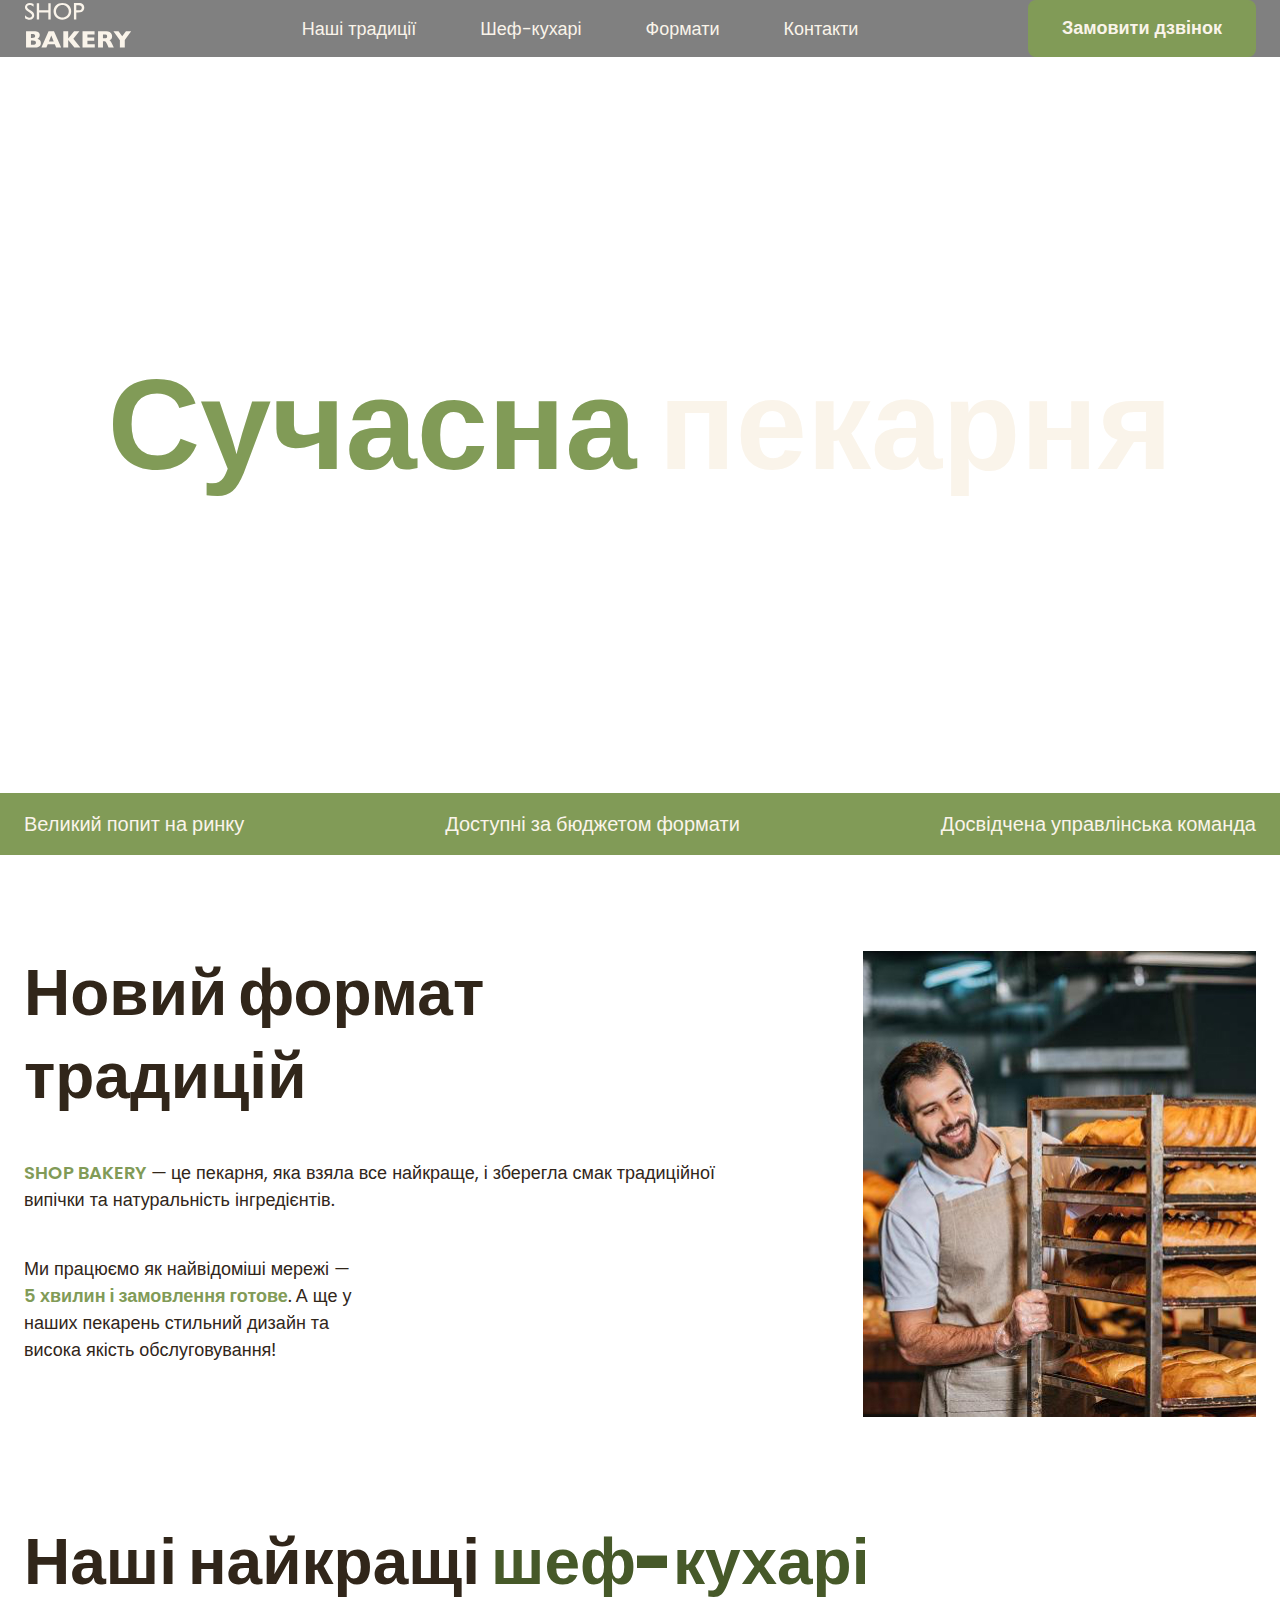
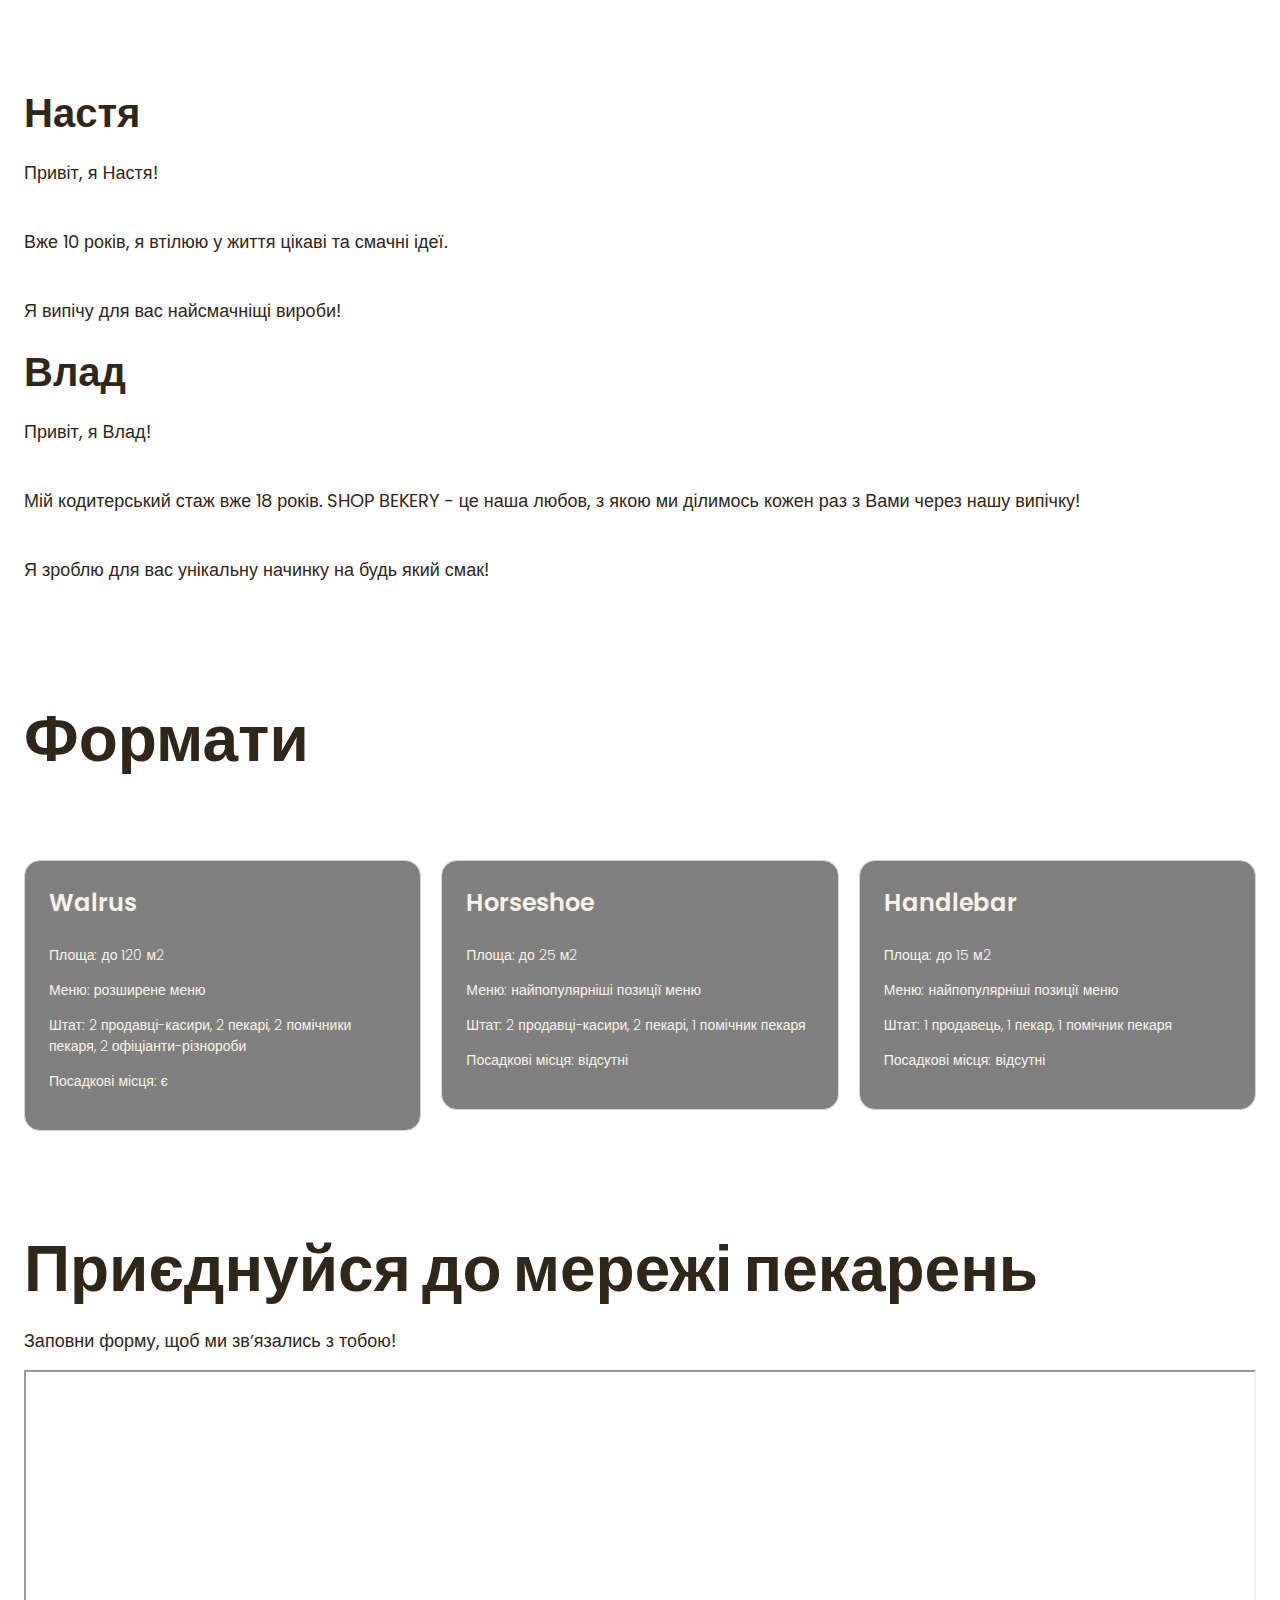
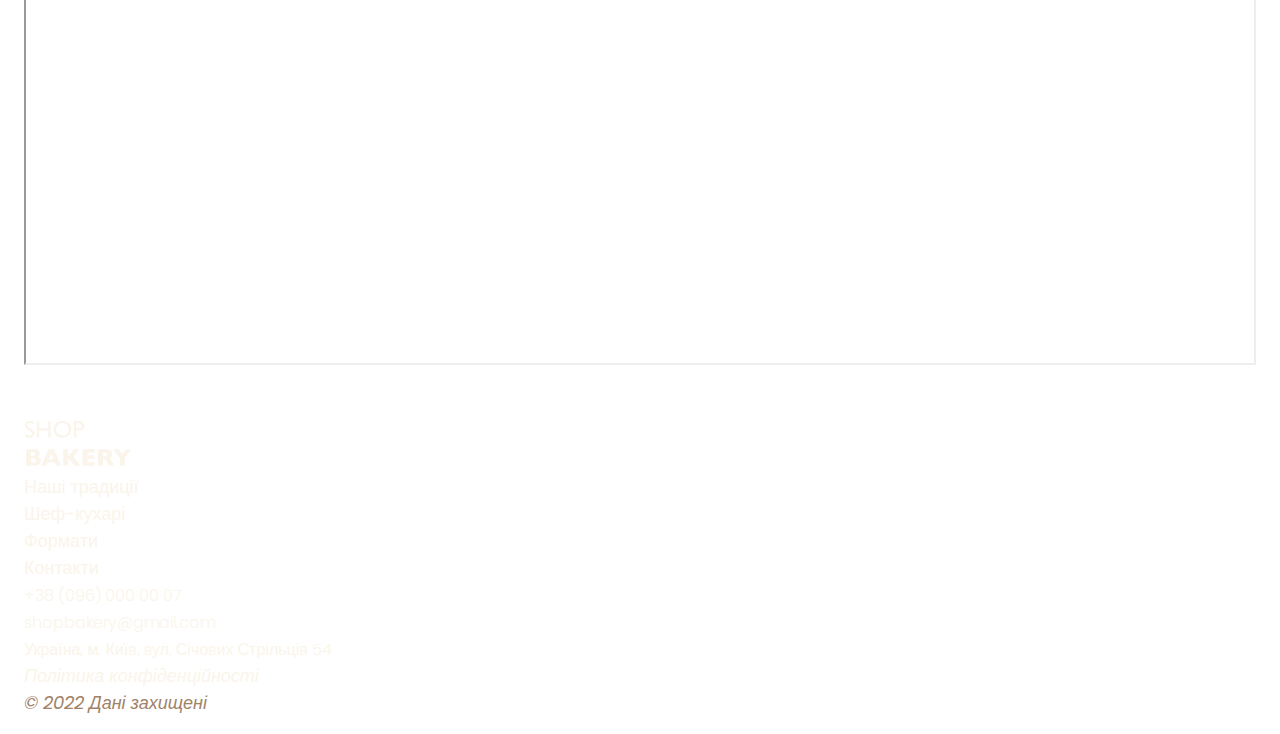
==== commit fc5139c1: "flexbox" ====
--- a/index.html
+++ b/index.html
@@ -14,22 +14,30 @@
     <link rel="stylesheet" href="./css/styles.css" />
   </head>
   <body>
-    <header>
+    <header class="header">
       <div class="container">
-        <nav>
-          <a href="/">
-            <img src="./images/logo.svg" alt="Логотип сучасної пекарні" />
-          </a>
-          <ul>
-            <li>
-              <a class="link" href="#traditions-section">Наші традиції</a>
-            </li>
-            <li><a class="link" href="#chefs-section">Шеф-кухарі</a></li>
-            <li><a class="link" href="#formats-section">Формати</a></li>
-            <li><a class="link" href="#contacts-section">Контакти</a></li>
-          </ul>
-        </nav>
-        <button class="button" type="button">Замовити дзвінок</button>
+        <div class="header-container">
+          <nav class="header-nav">
+            <a href="/">
+              <img src="./images/logo.svg" alt="Логотип сучасної пекарні" />
+            </a>
+            <ul class="header-menu">
+              <li>
+                <a class="link" href="#traditions-section">Наші традиції</a>
+              </li>
+              <li>
+                <a class="link" href="#chefs-section">Шеф-кухарі</a>
+              </li>
+              <li>
+                <a class="link" href="#formats-section">Формати</a>
+              </li>
+              <li>
+                <a class="link" href="#contacts-section">Контакти</a>
+              </li>
+            </ul>
+          </nav>
+          <button class="button" type="button">Замовити дзвінок</button>
+        </div>
       </div>
       <!-- order call -->
     </header>
@@ -41,7 +49,7 @@
           </h1>
         </div>
       </section>
-      <section>
+      <section class="advantages-section">
         <div class="container">
           <h2 class="visually-hidden">Наші переваги</h2>
           <ul class="advantages-list">
@@ -53,20 +61,28 @@
       </section>
       <section class="traditions-section section" id="traditions-section">
         <div class="container">
-          <h2 class="traditions-title section-title">Новий формат традицій</h2>
-          <p class="traditions-text">
-            <span class="brand uppercase">shop bakery</span> — це пекарня, яка
-            взяла все найкраще, і зберегла смак традиційної випічки та
-            натуральність інгредієнтів.
-          </p>
-          <p class="traditions-text">
-            Ми працюємо як найвідоміші мережі —
-            <span class="brand">5 хвилин і замовлення готове</span>. А ще у
-            наших пекарень стильний дизайн та висока якість обслуговування!
-          </p>
-          <img
-            src="./images/backer-man.jpg"
-            alt="Чоловік пекар дивиться на батони з посмішкою" />
+          <div class="traditions-container">
+            <div class="traditions-content">
+              <h2 class="traditions-title section-title">
+                Новий формат традицій
+              </h2>
+              <p class="first-traditions-text traditions-text">
+                <span class="brand uppercase">shop bakery</span> — це пекарня,
+                яка взяла все найкраще, і зберегла смак традиційної випічки та
+                натуральність інгредієнтів.
+              </p>
+              <p class="traditions-text limited">
+                Ми працюємо як найвідоміші мережі —
+                <span class="brand">5 хвилин і замовлення готове</span>. А ще у
+                наших пекарень стильний дизайн та висока якість обслуговування!
+              </p>
+            </div>
+            <div class="traditions-photo">
+              <img
+              src="./images/backer-man.jpg"
+              alt="Чоловік пекар дивиться на батони з посмішкою" />
+            </div>
+          </div>
         </div>
       </section>
       <section class="section" id="chefs-section">
@@ -78,16 +94,18 @@
             <li>
               <article>
                 <h3 class="chef-title">Настя</h3>
-                <p>Привіт, я Настя!</p>
-                <p>Вже 10 років, я втілюю у життя цікаві та смачні ідеї.</p>
+                <p class="chef-paragraph">Привіт, я Настя!</p>
+                <p class="chef-paragraph">
+                  Вже 10 років, я втілюю у життя цікаві та смачні ідеї.
+                </p>
                 <p>Я випічу для вас найсмачніщі вироби!</p>
               </article>
             </li>
             <li>
               <article>
                 <h3 class="chef-title">Влад</h3>
-                <p>Привіт, я Влад!</p>
-                <p>
+                <p class="chef-paragraph">Привіт, я Влад!</p>
+                <p class="chef-paragraph">
                   Мій кодитерський стаж вже 18 років. SHOP BEKERY - це наша
                   любов, з якою ми ділимось кожен раз з Вами через нашу випічку!
                 </p>
@@ -100,9 +118,9 @@
       <section class="section" id="formats-section">
         <div class="container">
           <h2 class="formats-title section-title">Формати</h2>
-          <ul>
-            <li>
-              <article>
+          <ul class="formats-list">
+            <li class="formats-item">
+              <article class="format-card">
                 <h3 lang="en" class="format-title">Walrus</h3>
                 <div class="formats-text">
                   <p>Площа: до 120 м2</p>
@@ -115,8 +133,8 @@
                 </div>
               </article>
             </li>
-            <li>
-              <article>
+            <li class="formats-item">
+              <article class="format-card">
                 <h3 lang="en" class="format-title">Horseshoe</h3>
                 <div class="formats-text">
                   <p>Площа: до 25 м2</p>
@@ -126,8 +144,8 @@
                 </div>
               </article>
             </li>
-            <li>
-              <article>
+            <li class="formats-item">
+              <article class="format-card">
                 <h3 lang="en" class="format-title">Handlebar</h3>
                 <div class="formats-text">
                   <p>Площа: до 15 м2</p>
@@ -145,8 +163,11 @@
           <h2 class="contacts-title section-title">
             Приєднуйся до мережі пекарень
           </h2>
-          <p class="accent">Заповни форму, щоб ми звʼязались з тобою!</p>
-          <iframe class="contacts-map"
+          <p class="contact-paragraph accent">
+            Заповни форму, щоб ми звʼязались з тобою!
+          </p>
+          <iframe
+            class="contacts-map"
             src="https://www.google.com/maps/embed?pb=!1m18!1m12!1m3!1d2540.1640531314047!2d30.491233500000003!3d50.4566697!2m3!1f0!2f0!3f0!3m2!1i1024!2i768!4f13.1!3m3!1m2!1s0x40d4ce637bfe1717%3A0x5370c2254ad1b952!2z0LLRg9C70LjRhtGPINCh0ZbRh9C-0LLQuNGFINCh0YLRgNGW0LvRjNGG0ZbQsiwgNTQsINCa0LjRl9CyLCAwMjAwMA!5e0!3m2!1suk!2sua!4v1699717413282!5m2!1suk!2sua"
             width="603"
             height="595"
--- a/css/styles.css
+++ b/css/styles.css
@@ -33,6 +33,8 @@
 
 ul {
   list-style-type: none;
+  margin: 0;
+  padding: 0;
 }
 
 .container {
@@ -72,7 +74,32 @@
   color: var(--color-brand-dark);
 }
 
-/* Header-Link */
+/* Header */
+
+.header {
+  background: gray;
+}
+
+.header-container {
+  display: flex;
+  align-items: center;
+  gap: 40px;
+}
+
+.header-nav {
+  display: flex;
+  align-items: center;
+  flex-grow: 1;
+  gap: 40px;
+}
+
+.header-menu {
+  display: flex;
+  gap: 64px;
+  flex-grow: 1;
+  justify-content: center;
+}
+
 .link {
   color: var(--color-primary-light);
   text-decoration: none;
@@ -80,7 +107,6 @@
 
 .link:hover {
   color: var(--color-brand-light);
-  font-weight: 600;
 }
 
 /* Hero section */
@@ -100,10 +126,17 @@
   color: var(--color-brand-light);
 }
 
-/* Advantades list */
+/* Advantades section */
+.advantages-section {
+  background-color: var(--color-brand-light);
+  padding: 16px 0;
+}
+
 .advantages-list {
   color: var(--color-primary-light);
-  background-color: var(--color-brand-light);
+  display: flex;
+  justify-content: space-between;
+  gap: 40px;
 }
 
 .advantages-item {
@@ -146,10 +179,29 @@
   margin-bottom: 80px;
 }
 
+.format-card {
+  border: 1px solid lightgray; /* remove*/
+  border-radius: 16px;
+  background: gray;
+  padding: 24px;
+}
+
+.formats-item {
+  flex-basis: 
+  calc((100% - 40px) / 3);
+}
+
+.formats-list {
+  display: flex;
+  gap: 20px;
+  flex-wrap: wrap;
+}
+
 /* Footer-link */
 .footer-link {
   color: var(--color-primary-light);
   text-decoration: none;
+  margin-bottom: 16px;
 }
 
 .footer-link-address {
@@ -158,6 +210,7 @@
   color: var(--color-primary-light);
   text-decoration: none;
   font-style: normal;
+  margin-bottom: 16px;
 }
 
 /* Data`s ptotected */
@@ -166,6 +219,13 @@
 }
 
 /* Traditions section */
+
+.traditions-container {
+  display: flex;
+  justify-content: space-between;
+  gap: 40px;
+}
+
 .traditions-text .brand {
   color: var(--color-brand-light);
   font-weight: 600;
@@ -175,6 +235,17 @@
   text-transform: uppercase;
 }
 
+.traditions-text.limited {
+  max-width: 340px;
+}
+
+.first-traditions-text {
+  margin-bottom: 42px;
+}
+.traditions-content {
+  max-width: 710px;
+}
+
 /* Chefs-section */
 .chef-title {
   margin-bottom: 16px;
@@ -184,6 +255,10 @@
 
 .chefs-title {
   margin-bottom: 80px;
+}
+
+.chef-paragraph {
+  margin-bottom: 42px;
 }
 
 /* Contacts-section */
@@ -195,3 +270,7 @@
   width: 100%;
   max-width: 603;
 }
+
+.contact-paragraph {
+  margin-bottom: 16px;
+}
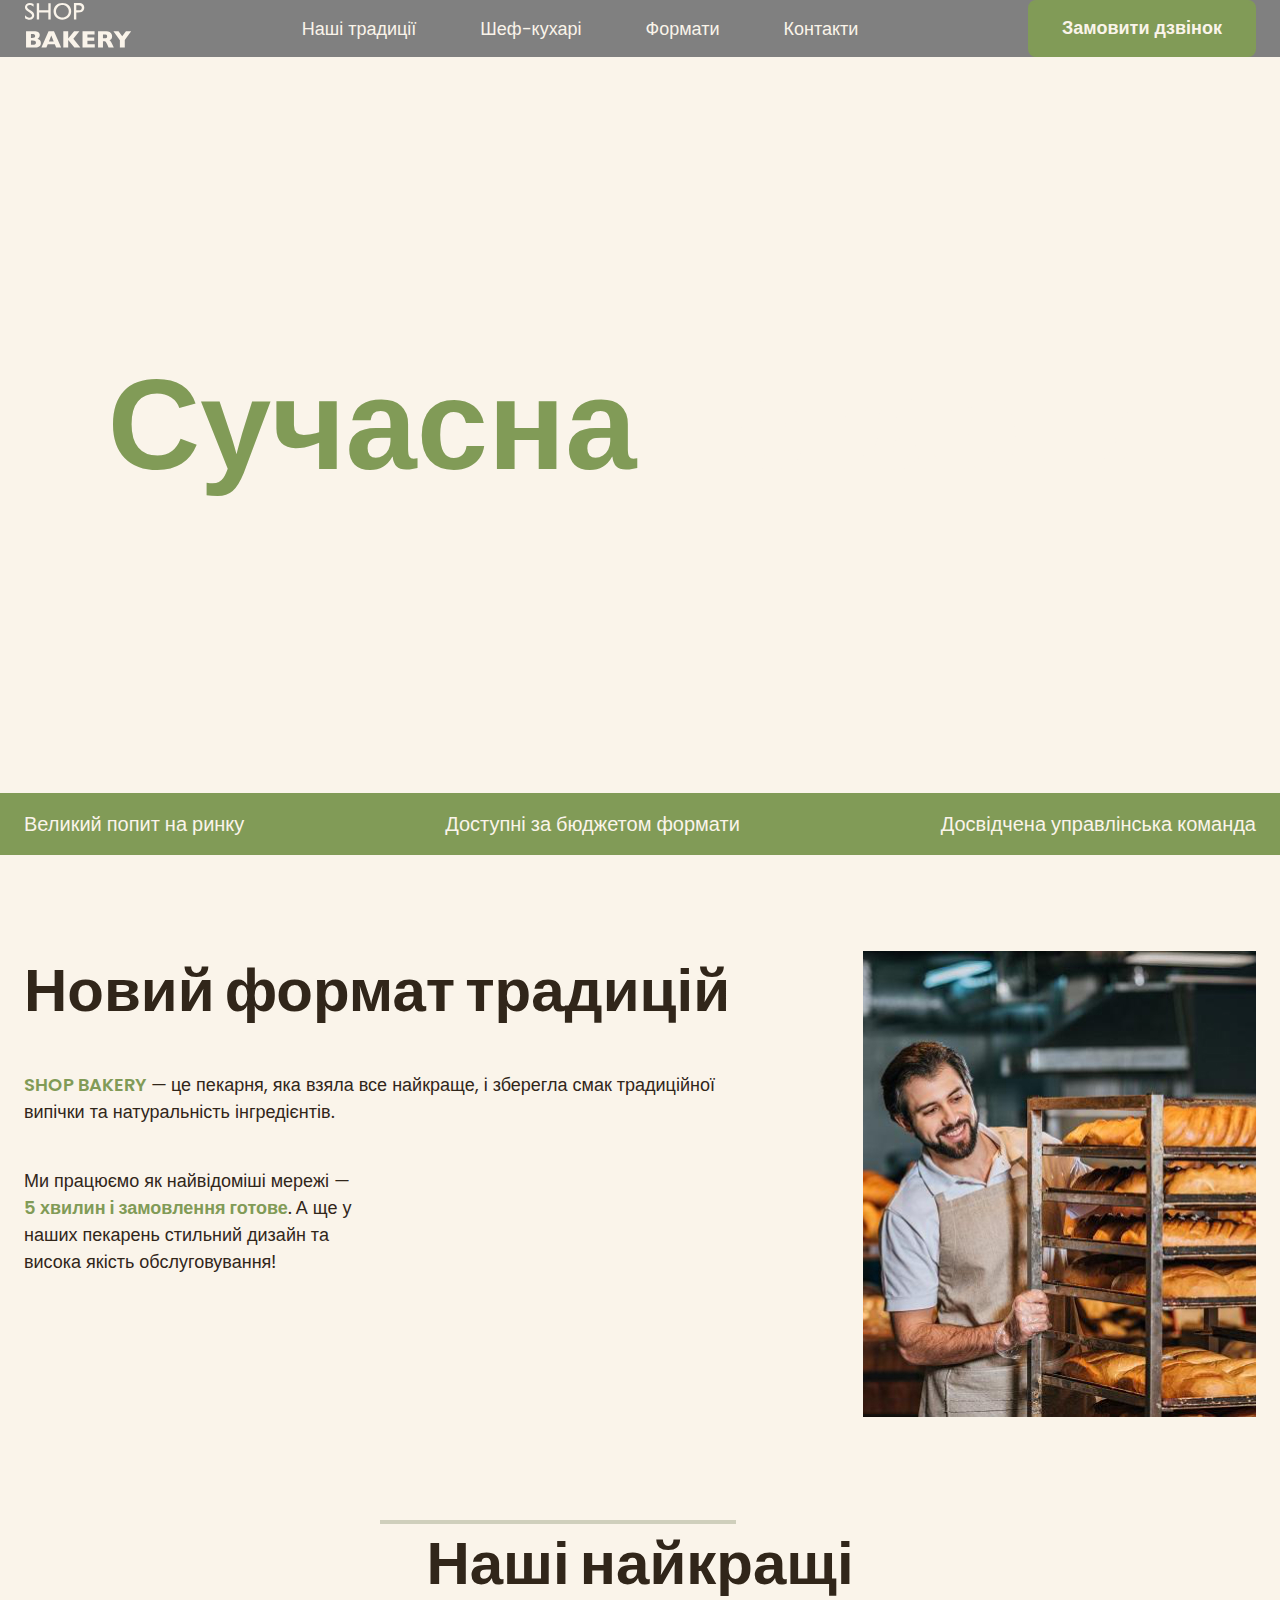
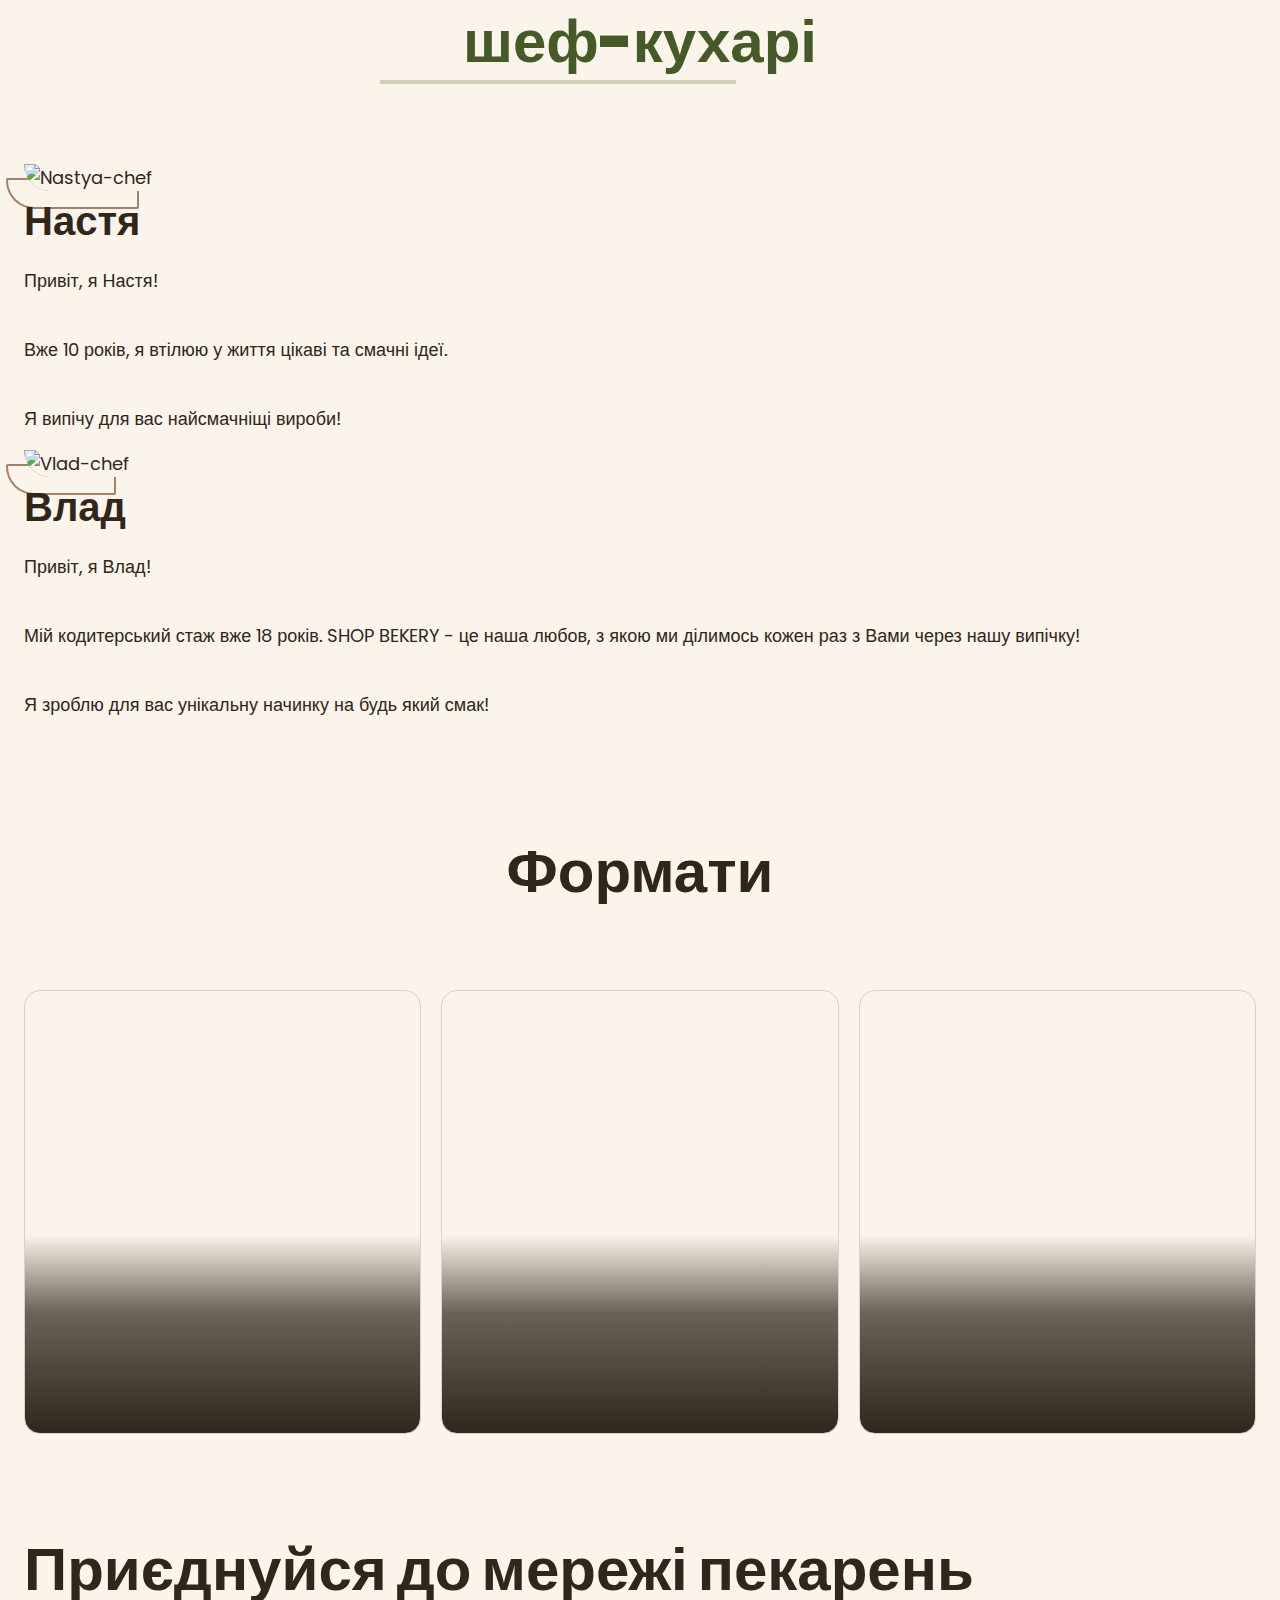
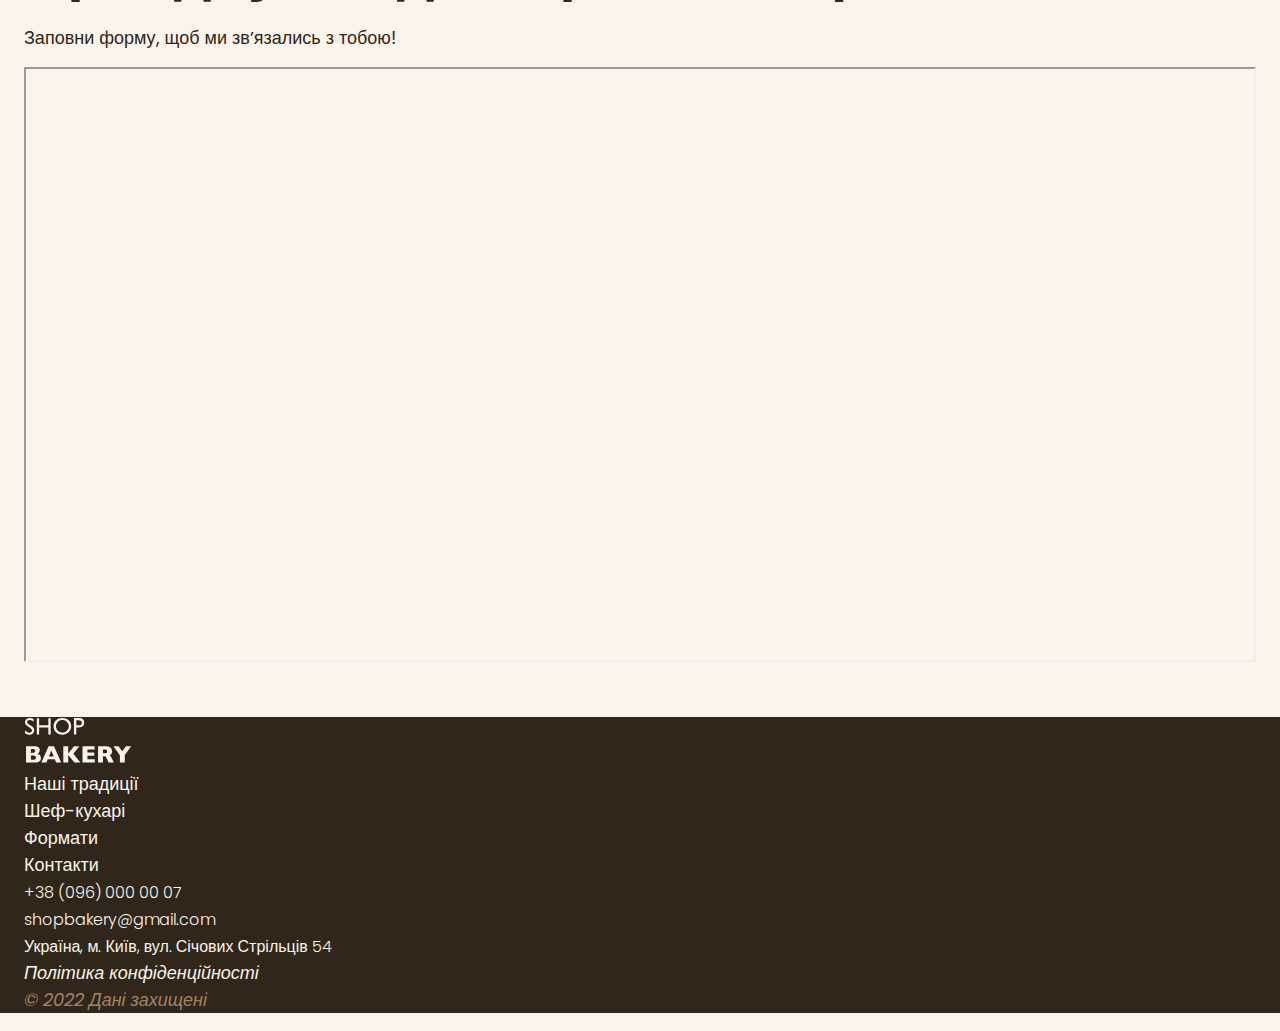
==== commit 90745ed4: "background-image/img/shadow" ====
--- a/index.html
+++ b/index.html
@@ -87,12 +87,13 @@
       </section>
       <section class="section" id="chefs-section">
         <div class="container">
-          <h2 class="chefs-title section-title">
+          <h2 class="chefs-title section-title centered">
             Наші найкращі <span class="accent">шеф-кухарі</span>
           </h2>
           <ul>
             <li>
               <article>
+                <img class="chef-image" src="/images/nastya-baker.jpeg" alt="Nastya-chef">
                 <h3 class="chef-title">Настя</h3>
                 <p class="chef-paragraph">Привіт, я Настя!</p>
                 <p class="chef-paragraph">
@@ -103,6 +104,7 @@
             </li>
             <li>
               <article>
+                <img class="chef-image" src="/images/vlad-baker2.jpg" alt="Vlad-chef">
                 <h3 class="chef-title">Влад</h3>
                 <p class="chef-paragraph">Привіт, я Влад!</p>
                 <p class="chef-paragraph">
@@ -117,7 +119,7 @@
       </section>
       <section class="section" id="formats-section">
         <div class="container">
-          <h2 class="formats-title section-title">Формати</h2>
+          <h2 class="formats-title section-title centered">Формати</h2>
           <ul class="formats-list">
             <li class="formats-item">
               <article class="format-card">
@@ -177,7 +179,7 @@
         </div>
       </section>
     </main>
-    <footer>
+    <footer class="footer">
       <div class="container">
         <nav>
           <a href="/">
--- a/css/styles.css
+++ b/css/styles.css
@@ -4,6 +4,8 @@
   --color-brand-light: #819b57;
   --color-brand-dark: #465929;
   --color-data-protected: #a18268;
+  --color-brand-decor: rgb(207, 207, 188);
+  --color-secondary-dark: rgb(162, 130, 104);
 }
 
 /* Base */
@@ -12,6 +14,7 @@
 }
 body {
   margin: 0;
+  background: var(--color-primary-light);
   color: var(--color-primary-dark);
   font-family: "Poppins", sans-serif;
   font-size: 18px;
@@ -57,6 +60,20 @@
   padding: 48px 0;
 }
 
+.section-title {
+  font-size: 60px;
+  font-weight: 900;
+  line-height: 1.3;
+}
+
+.section-title.centered {
+  text-align: center;
+}
+
+.section-title .accent {
+  color: var(--color-brand-dark);
+}
+
 /* Button */
 .button {
   padding: 16px 32px;
@@ -112,6 +129,10 @@
 /* Hero section */
 .hero-section {
   padding: 272px 0;
+  background-image: url("../images/hero-section-background.jpg");
+  background-repeat: no-repeat;
+  background-position: center top;
+  background-size: cover;
 }
 
 .hero-title {
@@ -144,24 +165,6 @@
   font-weight: 300;
 }
 
-.section-title {
-  font-size: 64px;
-  font-weight: 900;
-  line-height: 1.3;
-}
-
-.section-title .accent {
-  color: var(--color-brand-dark);
-}
-
-.traditions-section {
-  padding-top: 96px;
-}
-
-.traditions-title {
-  margin-bottom: 42px;
-}
-
 /* Formats section */
 .format-title {
   color: var(--color-primary-light);
@@ -180,15 +183,20 @@
 }
 
 .format-card {
+  height: 444px;
   border: 1px solid lightgray; /* remove*/
+  background: linear-gradient(
+    180deg,
+    rgba(49, 38, 26, 0) 55.208%,
+    rgba(49, 38, 26, 0.71) 72.917%,
+    var(--color-primary-dark) 100%
+  );
   border-radius: 16px;
-  background: gray;
   padding: 24px;
 }
 
 .formats-item {
-  flex-basis: 
-  calc((100% - 40px) / 3);
+  flex-basis: calc((100% - 40px) / 3);
 }
 
 .formats-list {
@@ -197,7 +205,95 @@
   flex-wrap: wrap;
 }
 
-/* Footer-link */
+/* Traditions section */
+
+.traditions-section {
+  padding-top: 96px;
+}
+
+.traditions-title {
+  margin-bottom: 42px;
+}
+
+.traditions-container {
+  display: flex;
+  justify-content: space-between;
+  gap: 40px;
+}
+
+.traditions-text .brand {
+  color: var(--color-brand-light);
+  font-weight: 600;
+}
+
+.traditions-text .uppercase {
+  text-transform: uppercase;
+}
+
+.traditions-text.limited {
+  max-width: 340px;
+}
+
+.first-traditions-text {
+  margin-bottom: 42px;
+}
+.traditions-content {
+  max-width: 710px;
+}
+
+/* Chefs-section */
+.chef-title {
+  margin-bottom: 16px;
+  font-size: 40px;
+  font-weight: 600;
+}
+
+.chefs-title::after,
+.chefs-title::before {
+  display: block;
+  width: 352px;
+  height: 0;
+  border: 2px solid var(--color-brand-decor);
+  content: "";
+}
+
+.chefs-title {
+  margin: 0 auto 80px;
+  max-width: 520px;
+}
+
+.chef-paragraph {
+  margin-bottom: 42px;
+}
+
+.chef-image {
+  border-radius: 4px 4px 4px 200px;
+  box-shadow: -16px  16px 0 0 var(--color-primary-light), -16px  16px 0 2px var(--color-secondary-dark);
+}
+
+/* Contacts-section */
+.contacts-title {
+  margin-bottom: 16px;
+}
+
+.contacts-map {
+  width: 100%;
+  max-width: 603;
+}
+
+.contact-paragraph {
+  margin-bottom: 16px;
+}
+
+/* Footer */
+.footer {
+  background-image: url("../images/background-footer.png");
+  background-color: var(--color-primary-dark);
+  background-repeat: no-repeat;
+  background-size: cover;
+  background-position: center;
+}
+
 .footer-link {
   color: var(--color-primary-light);
   text-decoration: none;
@@ -217,60 +313,3 @@
 .data-protected {
   color: var(--color-data-protected);
 }
-
-/* Traditions section */
-
-.traditions-container {
-  display: flex;
-  justify-content: space-between;
-  gap: 40px;
-}
-
-.traditions-text .brand {
-  color: var(--color-brand-light);
-  font-weight: 600;
-}
-
-.traditions-text .uppercase {
-  text-transform: uppercase;
-}
-
-.traditions-text.limited {
-  max-width: 340px;
-}
-
-.first-traditions-text {
-  margin-bottom: 42px;
-}
-.traditions-content {
-  max-width: 710px;
-}
-
-/* Chefs-section */
-.chef-title {
-  margin-bottom: 16px;
-  font-size: 40px;
-  font-weight: 600;
-}
-
-.chefs-title {
-  margin-bottom: 80px;
-}
-
-.chef-paragraph {
-  margin-bottom: 42px;
-}
-
-/* Contacts-section */
-.contacts-title {
-  margin-bottom: 16px;
-}
-
-.contacts-map {
-  width: 100%;
-  max-width: 603;
-}
-
-.contact-paragraph {
-  margin-bottom: 16px;
-}
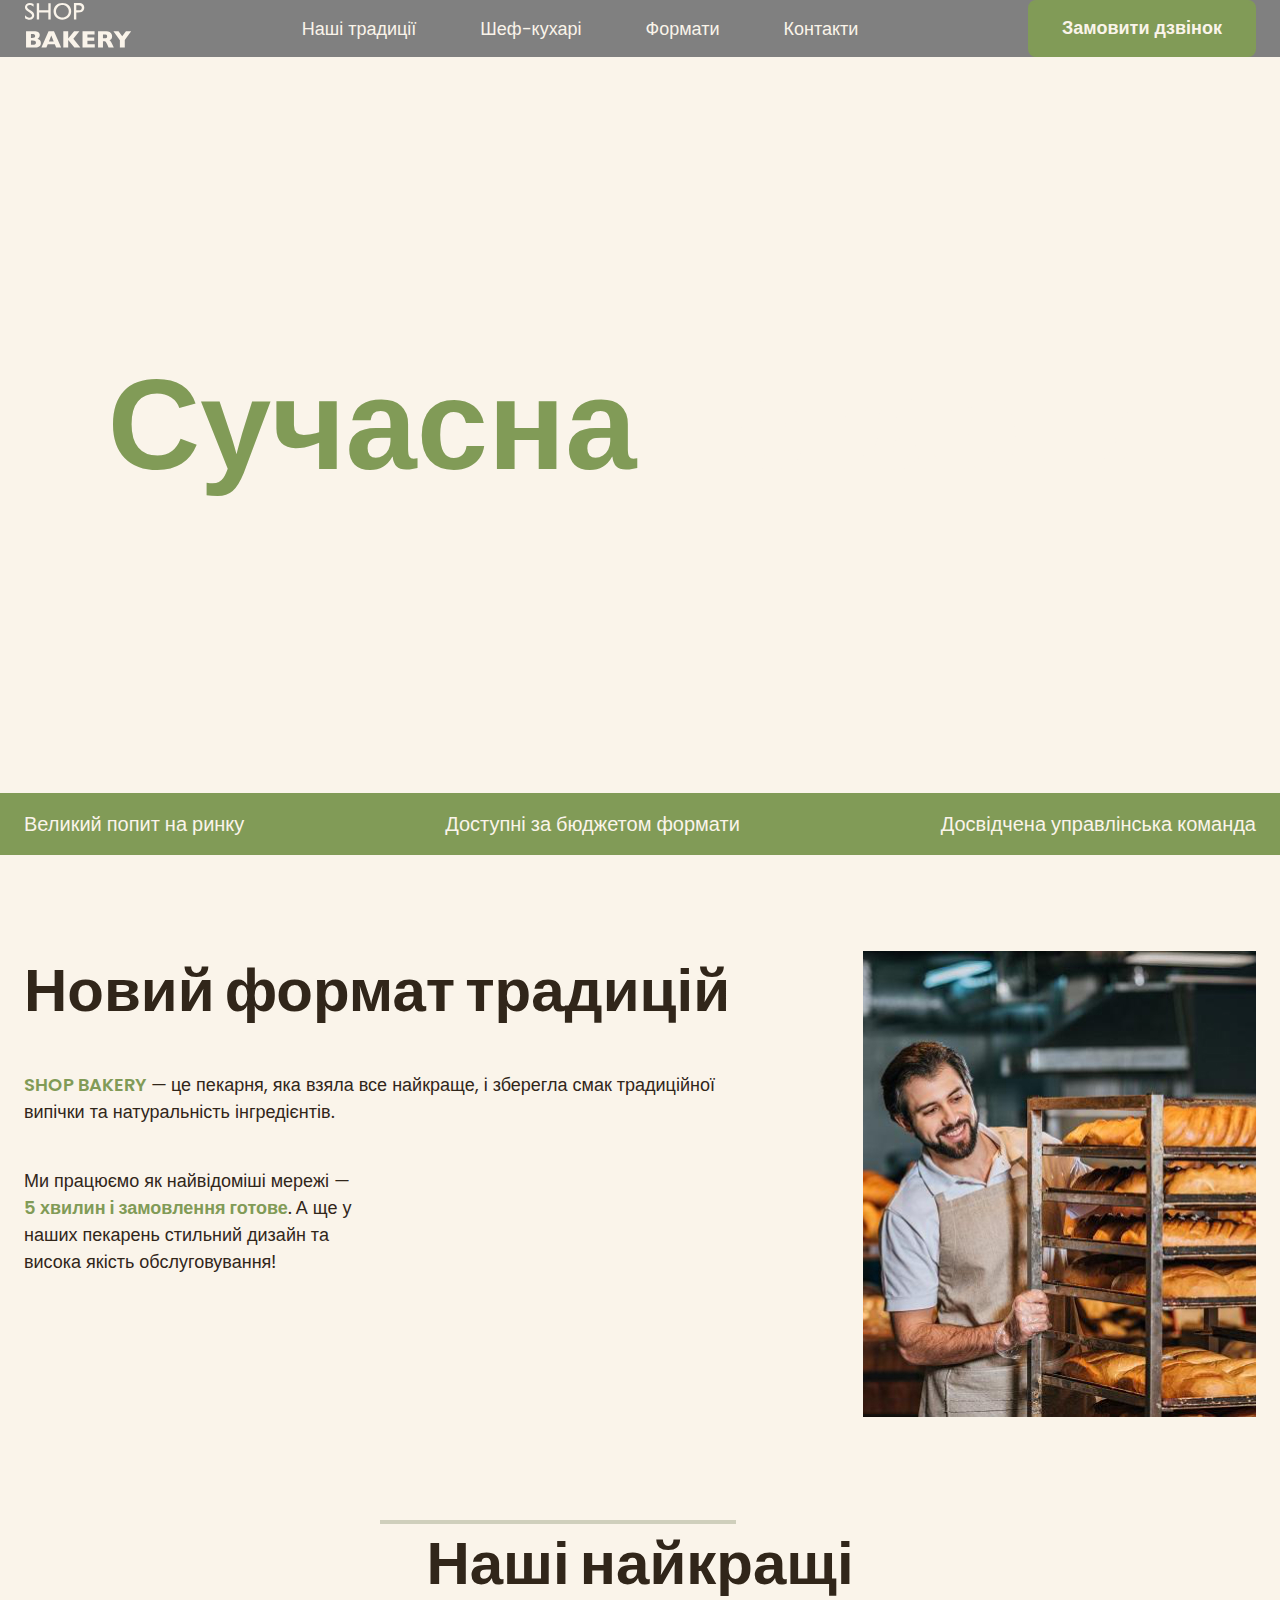
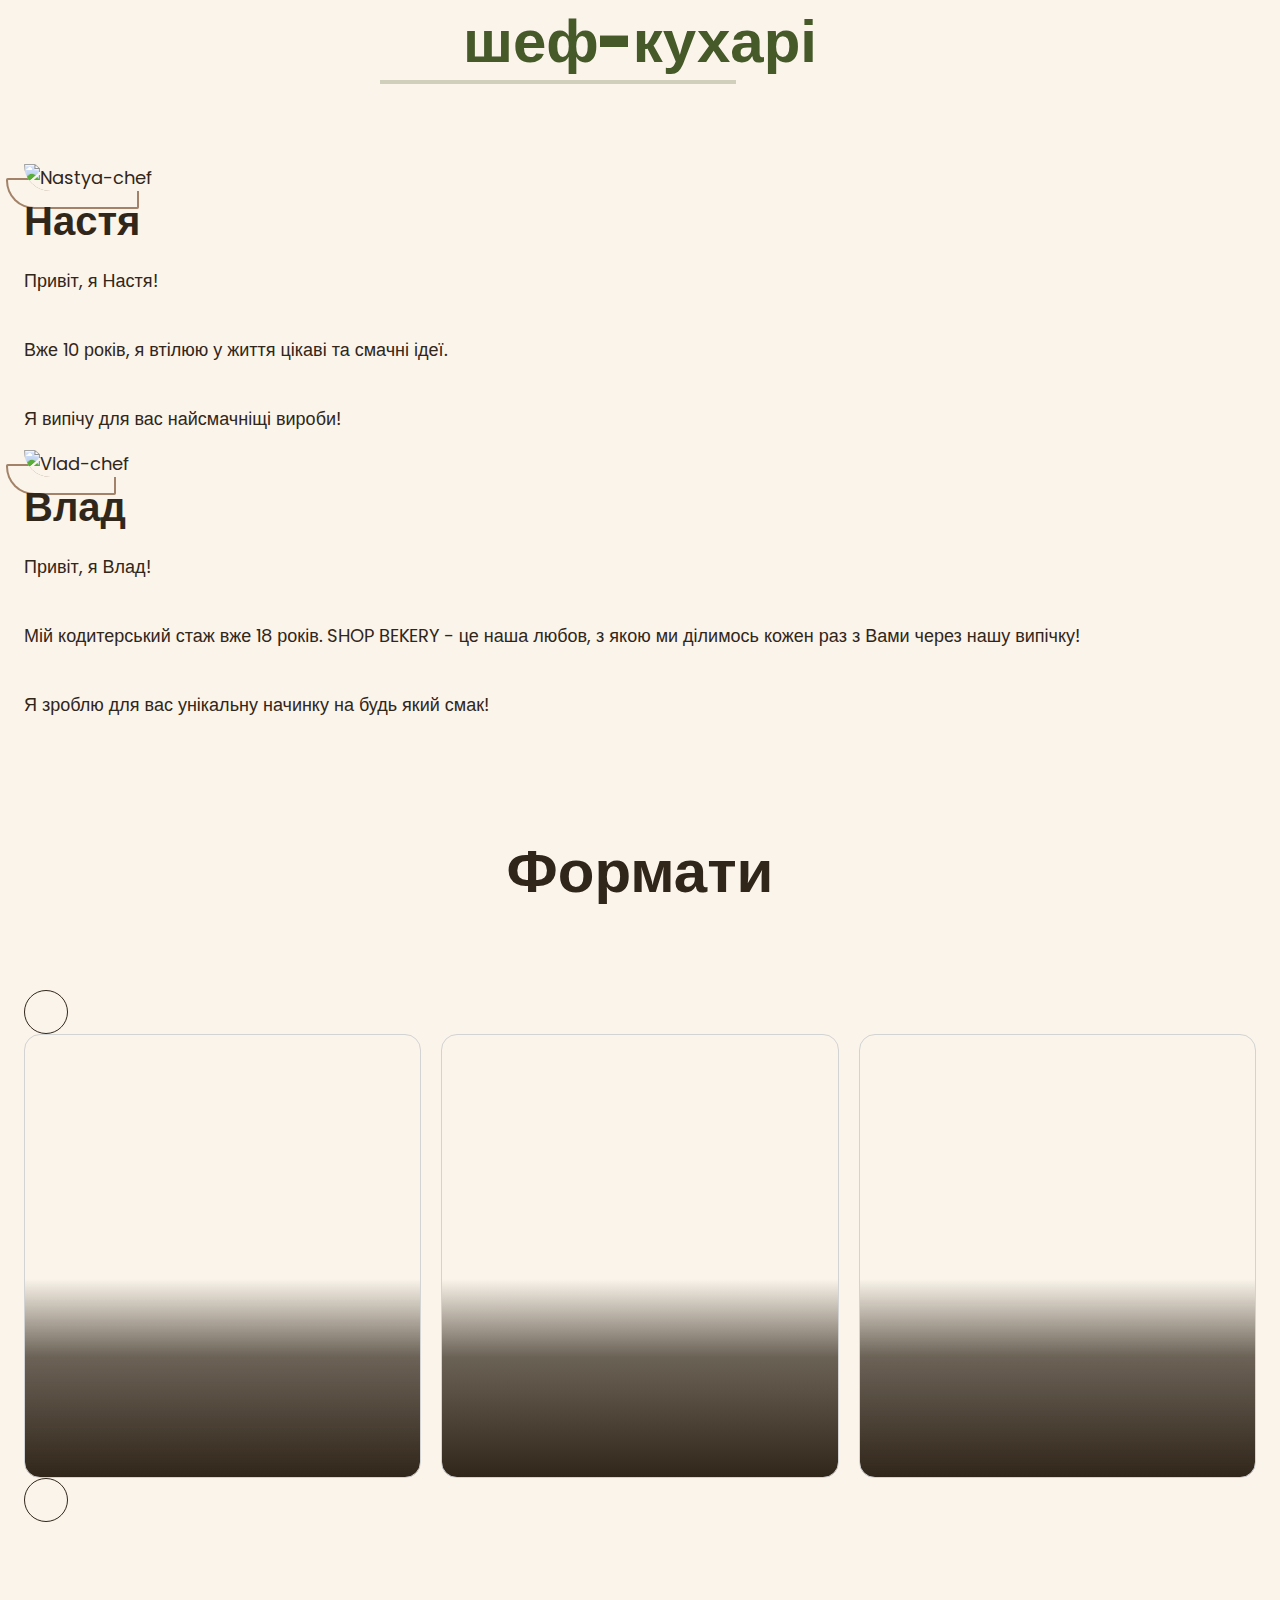
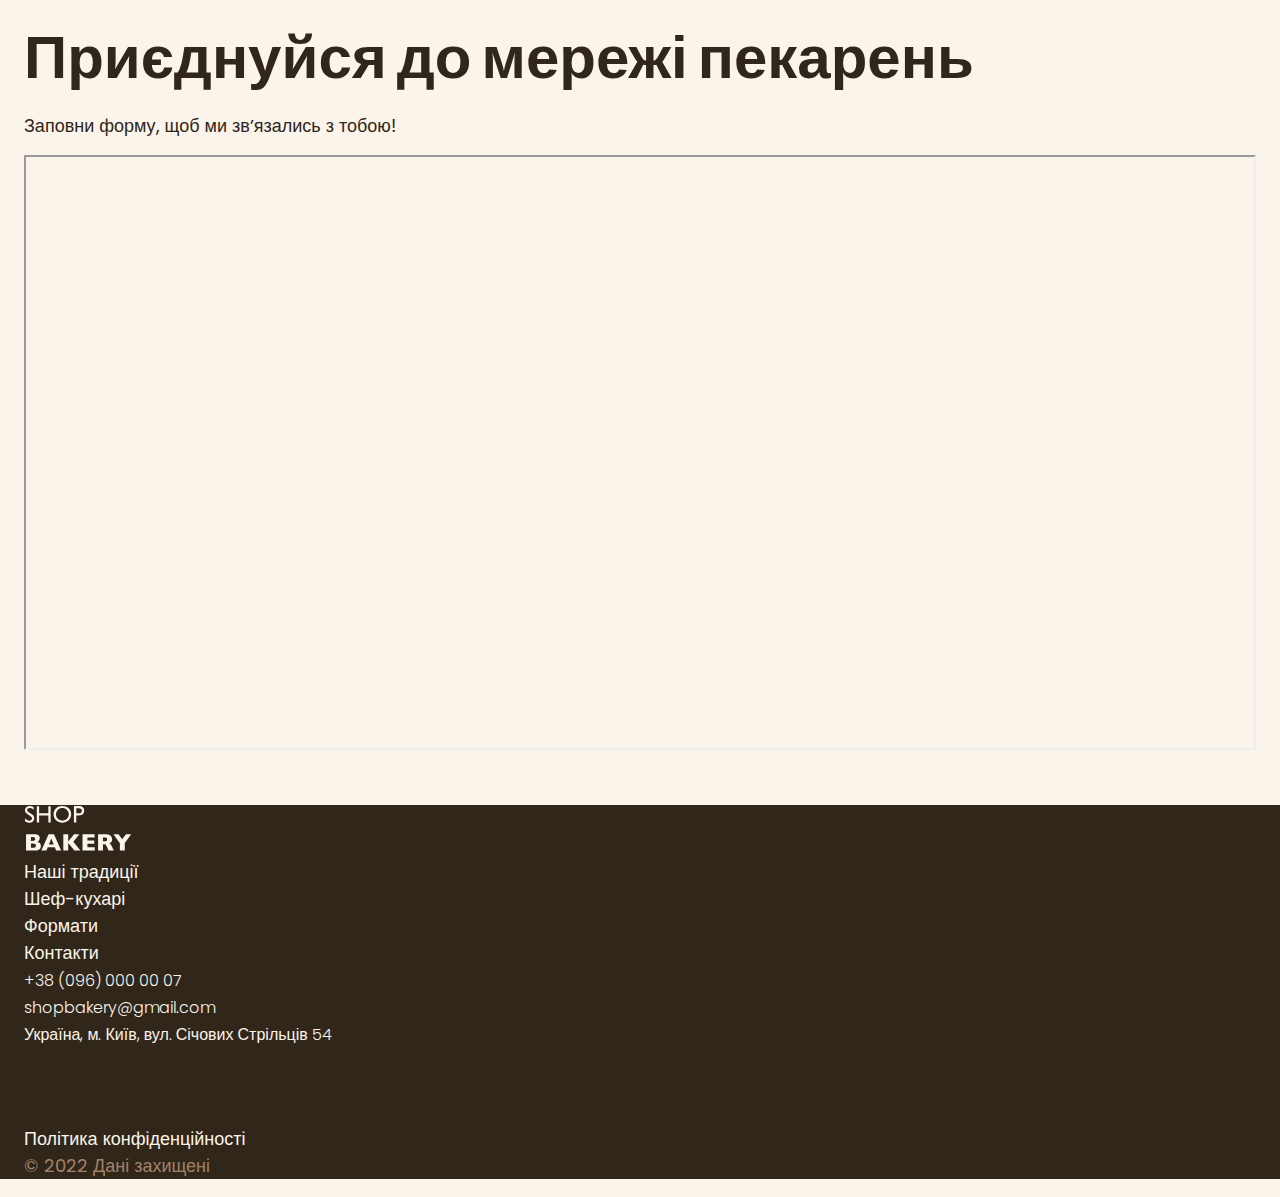
==== commit b32b5f6b: "svg" ====
--- a/index.html
+++ b/index.html
@@ -120,6 +120,11 @@
       <section class="section" id="formats-section">
         <div class="container">
           <h2 class="formats-title section-title centered">Формати</h2>
+          <button class="carousel-button" type="button">
+            <svg width="16" height="16">
+                  <use href="/images/sprite.svg#icon-button-arrow-left"></use>
+                </svg>
+          </button>
           <ul class="formats-list">
             <li class="formats-item">
               <article class="format-card">
@@ -158,6 +163,11 @@
               </article>
             </li>
           </ul>
+          <button class="carousel-button" type="button">
+            <svg width="16" height="16">
+                  <use href="/images/sprite.svg#icon-button-arrow-left"></use>
+                </svg>
+          </button>
         </div>
       </section>
       <section class="section" id="contacts-section">
@@ -187,14 +197,14 @@
           </a>
           <ul>
             <li>
-              <a href="#traditions-section" class="footer-link"
+              <a href="#traditions-section" class="link"
                 >Наші традиції</a
               >
             </li>
-            <li><a href="#chefs-section" class="footer-link">Шеф-кухарі</a></li>
-            <li><a href="#formats-section" class="footer-link">Формати</a></li>
-            <li>
-              <a href="#contacts-section" class="footer-link">Контакти</a>
+            <li><a href="#chefs-section" class="link">Шеф-кухарі</a></li>
+            <li><a href="#formats-section" class="link">Формати</a></li>
+            <li>
+              <a href="#contacts-section" class="link">Контакти</a>
             </li>
           </ul>
         </nav>
@@ -220,19 +230,23 @@
             </li>
             <li>
               <a href="#">
-                <!-- Facebook icon -->
+                <svg class="footer-icon" width="32" height="32">
+                  <use href="/images/sprite.svg#icon-facebook-icon"></use>
+                </svg>
               </a>
             </li>
             <li>
               <a href="#">
-                <!-- Instagram icon -->
+                <svg class="footer-icon" width="32" height="32">
+                  <use href="/images/sprite.svg#icon-instagram-icon"></use>
+                </svg>
               </a>
             </li>
           </ul>
-          <a href="#" target="_blank" class="footer-link"
+          <a href="#" target="_blank" class="footer-link-politics"
             >Політика конфіденційності</a
           >
-          <p class="data-protected">&copy; 2022 Дані захищені</p>
+          <p class="footer-data-protected">&copy; 2022 Дані захищені</p>
         </address>
       </div>
     </footer>
--- a/css/styles.css
+++ b/css/styles.css
@@ -32,6 +32,10 @@
 h6,
 p {
   margin-top: 0;
+}
+
+address {
+  font-style: normal;
 }
 
 ul {
@@ -204,6 +208,25 @@
   gap: 20px;
   flex-wrap: wrap;
 }
+/* carousel */
+.carousel-button {
+  display: flex;
+  align-items: center;
+  justify-content: center;
+  width: 44px;
+  height: 44px;
+  border-radius: 50%;
+  background-color: transparent;
+  border: 1px solid var(--color-primary-dark);
+  cursor: pointer;
+  padding: 0;
+}
+
+.carousel-button:hover {
+  background-color: var(--color-primary-dark);
+  fill: var(--color-primary-light);
+
+}
 
 /* Traditions section */
 
@@ -268,7 +291,8 @@
 
 .chef-image {
   border-radius: 4px 4px 4px 200px;
-  box-shadow: -16px  16px 0 0 var(--color-primary-light), -16px  16px 0 2px var(--color-secondary-dark);
+  box-shadow: -16px 16px 0 0 var(--color-primary-light),
+    -16px 16px 0 2px var(--color-secondary-dark);
 }
 
 /* Contacts-section */
@@ -294,12 +318,6 @@
   background-position: center;
 }
 
-.footer-link {
-  color: var(--color-primary-light);
-  text-decoration: none;
-  margin-bottom: 16px;
-}
-
 .footer-link-address {
   font-size: 16px;
   font-weight: 300;
@@ -309,7 +327,16 @@
   margin-bottom: 16px;
 }
 
+.footer-icon {
+  fill: var(--color-primary-light);
+}
+
+.footer-link-politics {
+  color: var(--color-primary-light);
+  text-decoration: none;
+}
+
 /* Data`s ptotected */
-.data-protected {
+.footer-data-protected {
   color: var(--color-data-protected);
 }
